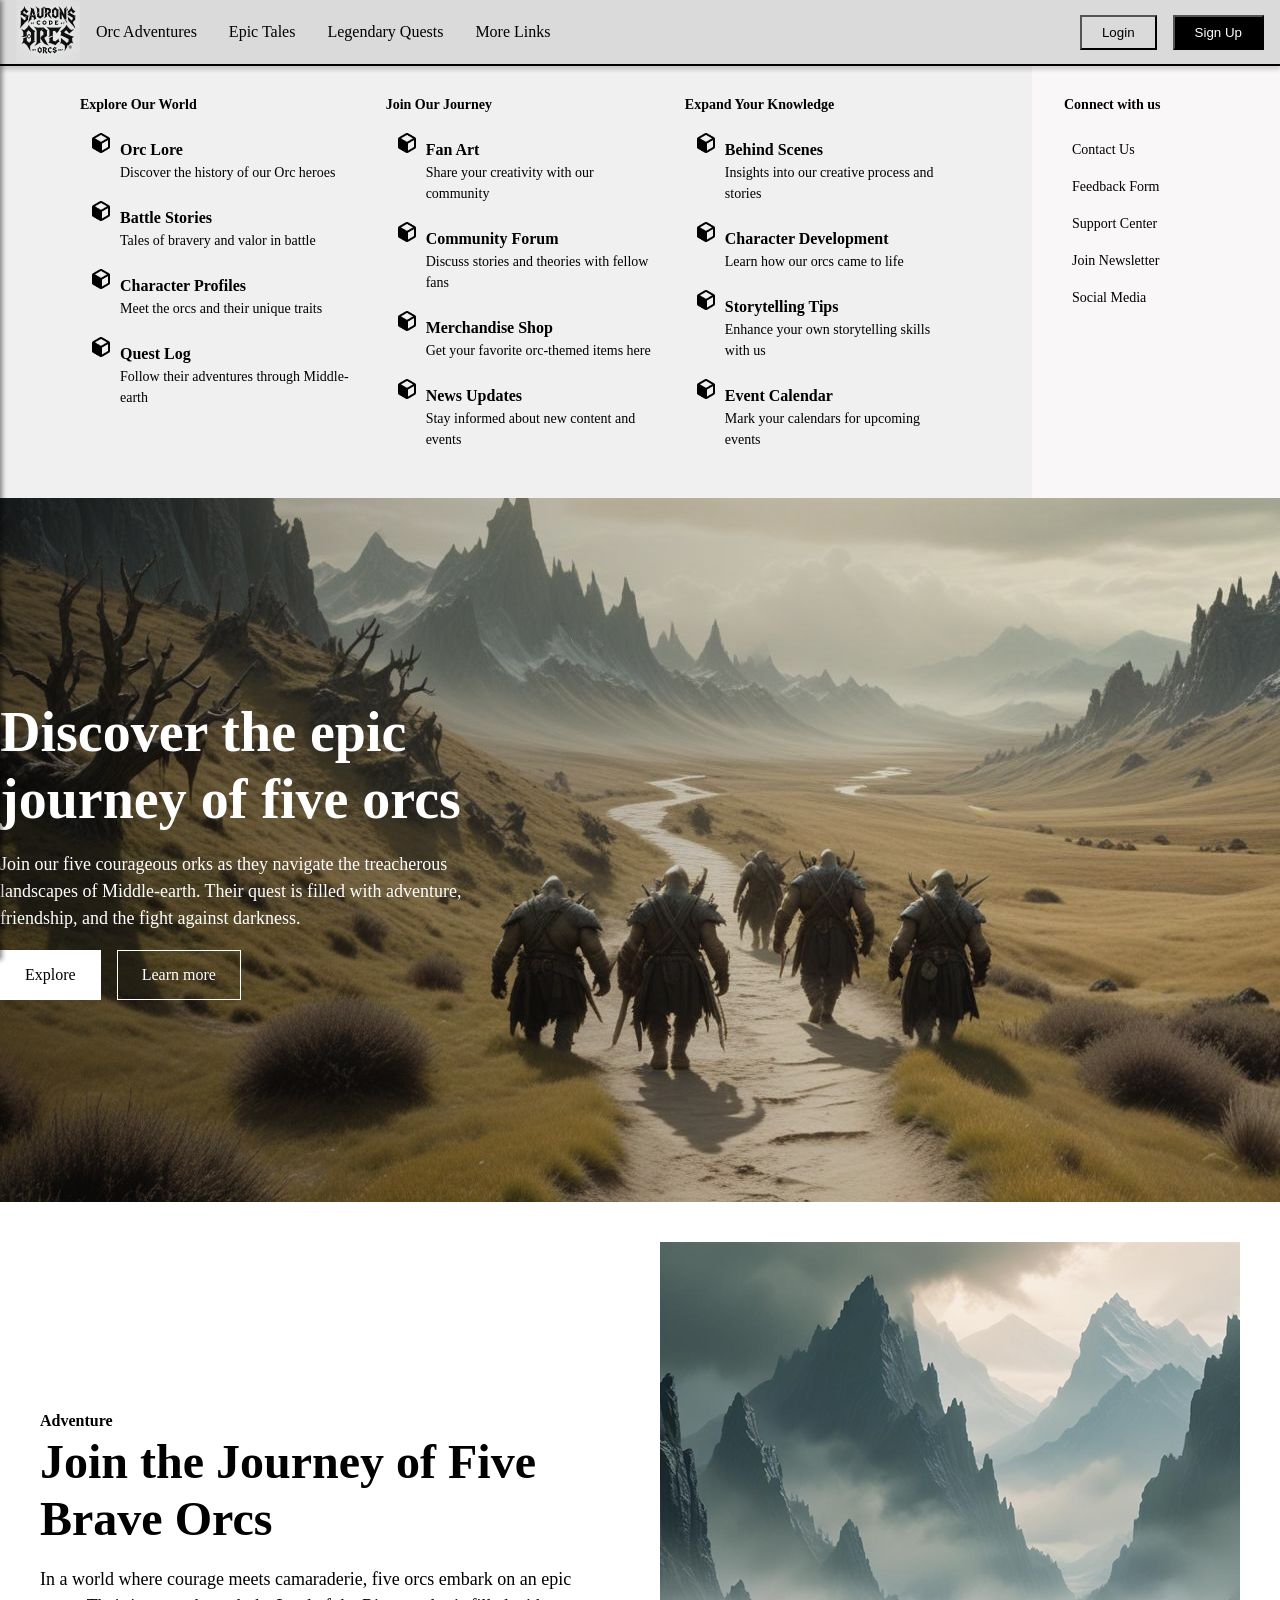
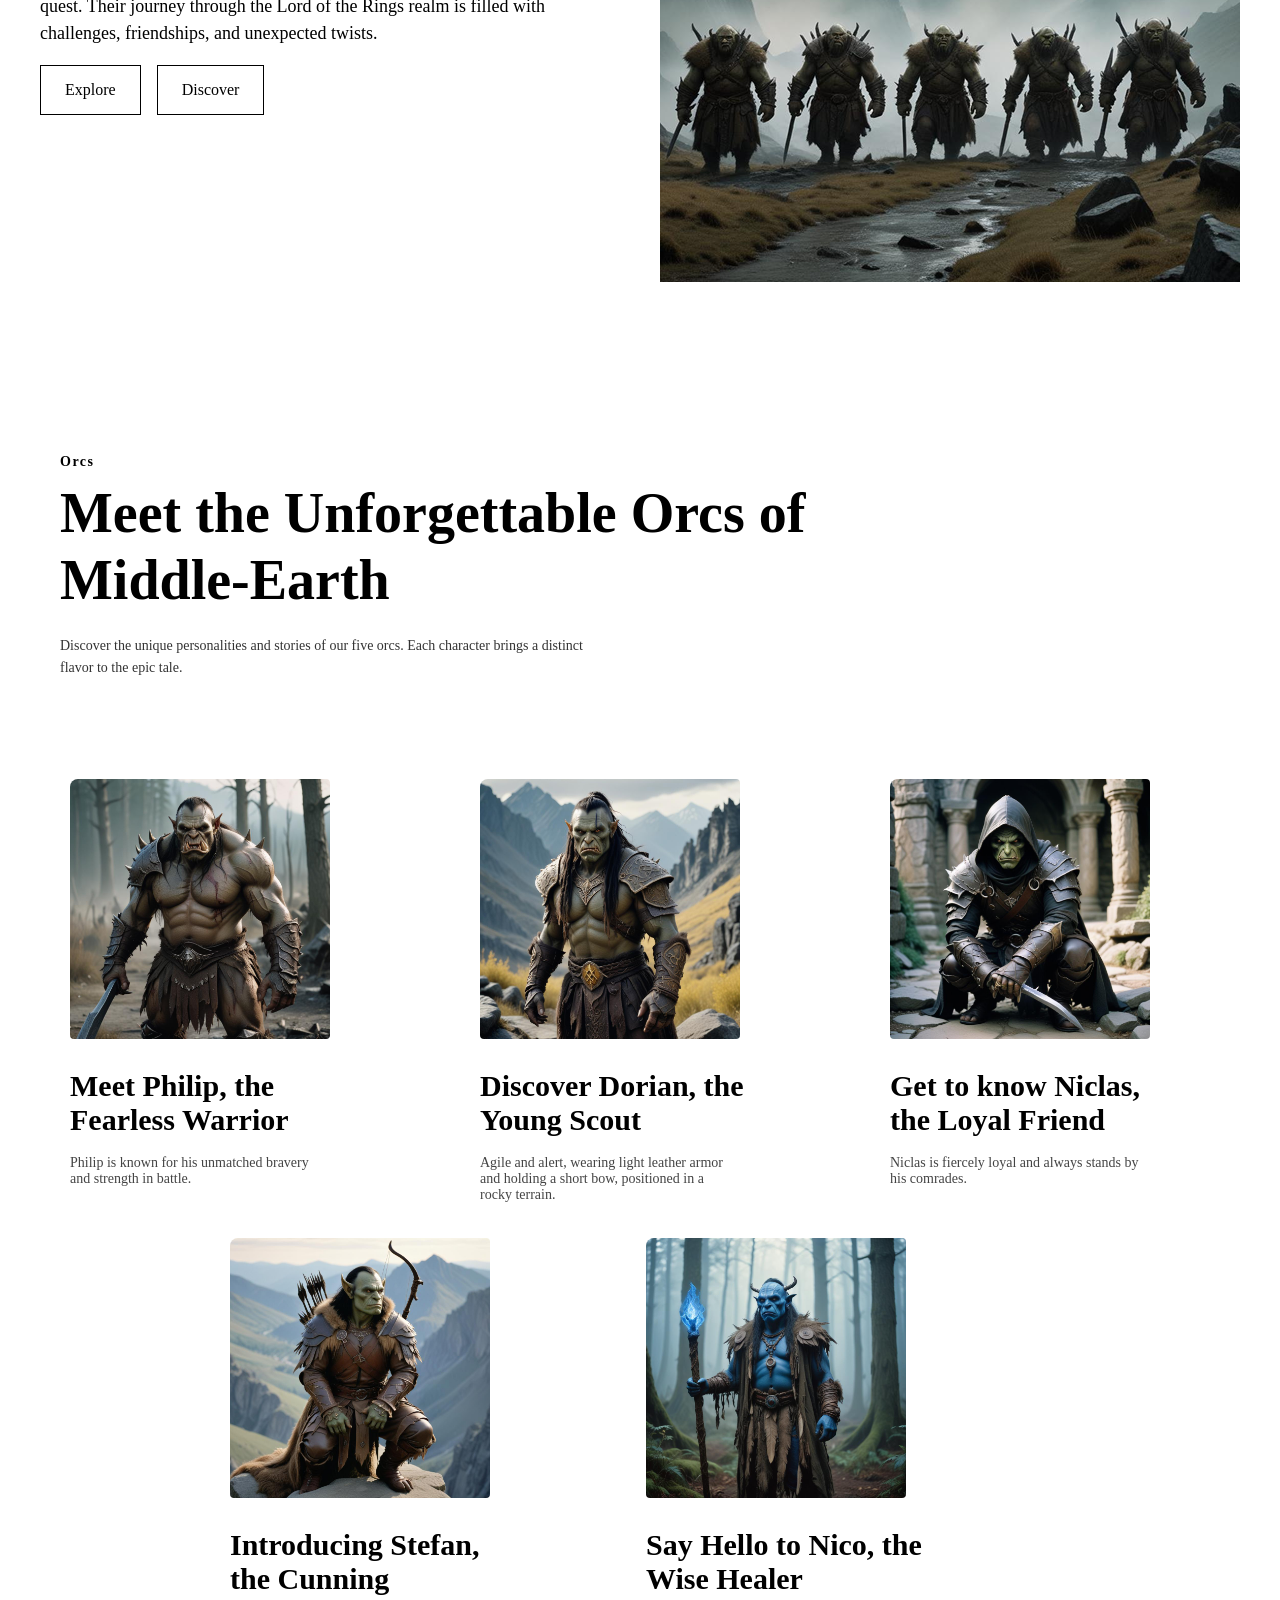
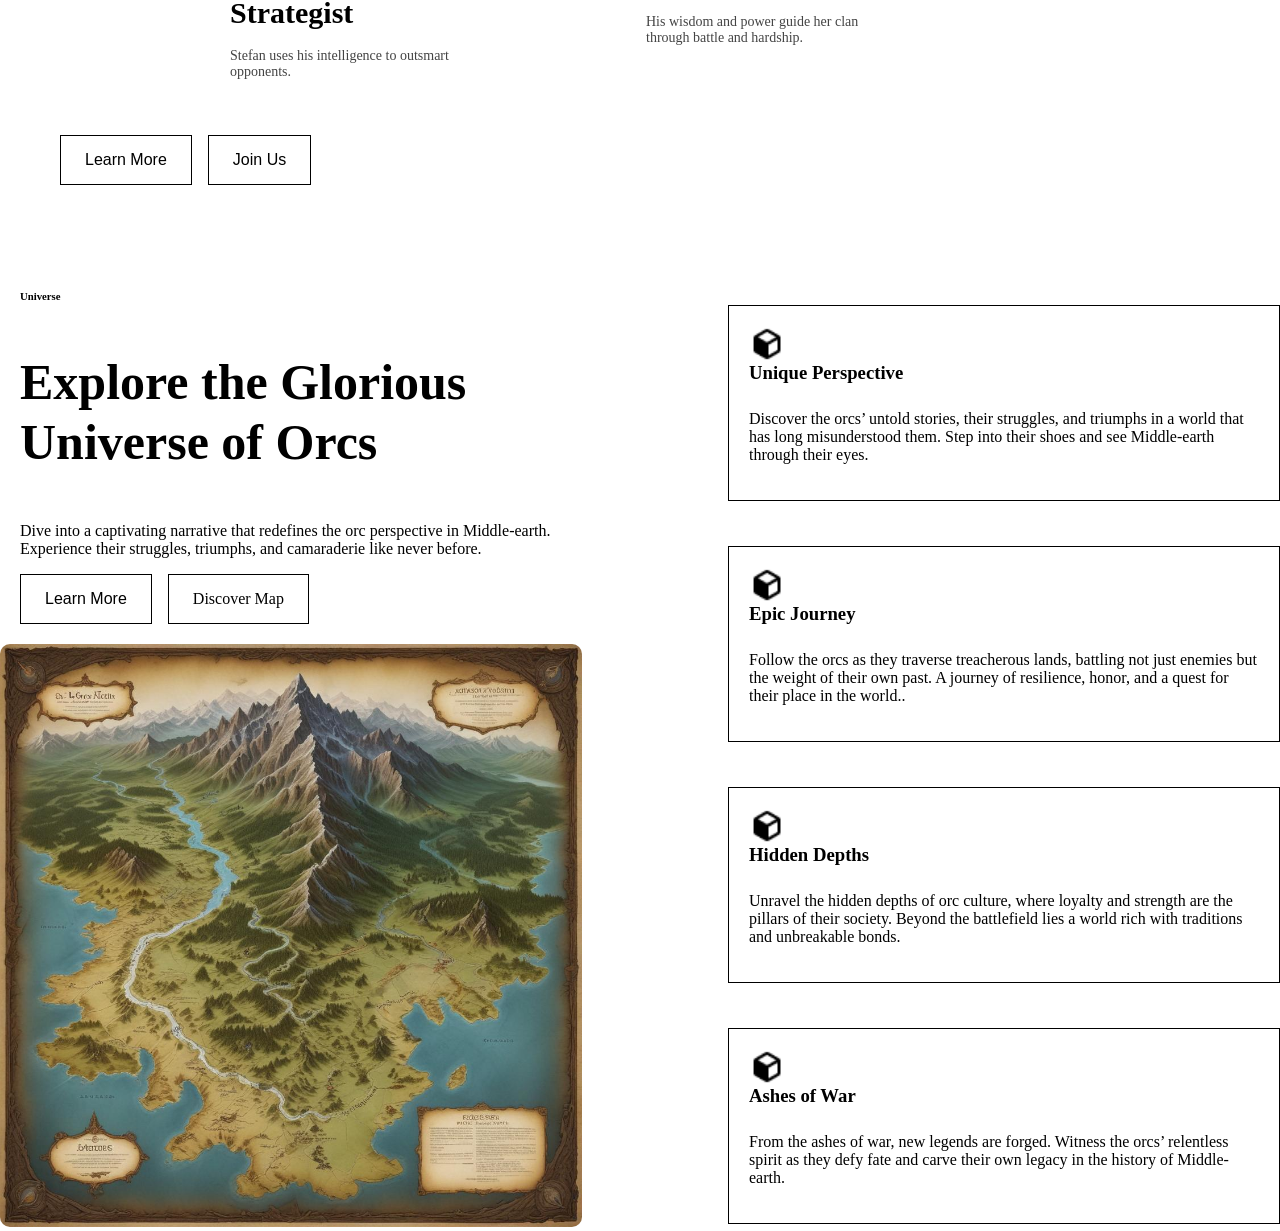
==== index.html @ 0464499e "Merge: Explore the Glorious Universe of Orcs" ====
<!DOCTYPE html>
<html lang="en">
<head>
    <meta charset="UTF-8">
    <meta name="viewport" content="width=device-width, initial-scale=1.0">
    <title>Saurons Code Orcs</title>
    <link rel="stylesheet" href="style.css">
    <script defer src="script.js"></script>
</head>
<body>
<!-- Navbar Element ANFANG -->
    <nav class="navbar">
        <a href="index.html">
            <img src="logo.png" alt="Saurons Code Orcs Logo" class="logo">
        </a>
        <div class="burger-menu" id="burger-menu"> <!-- Hier ist das Burger-Symbol -->
            &#9776;
        </div>
        <div class="navbar-content">
            <ul class="nav-links">
                <li><a href="adventures.html">Orc Adventures</a></li>
                <li><a href="tales.html">Epic Tales</a></li>
                <li><a href="quests.html">Legendary Quests</a></li>
                <li><a href="morelinks.html">More Links</a></li>
            </ul>

            <div class="navbar-buttons">
                <button class="btn_login"><a href="login.html">Login</a></button>
                <button class="btn_signup"><a href="signup.html">Sign Up</a></button>
            </div>
        </div>
    </nav>

    <div class="sidebar" id="sidebar">
        <span class="close-btn" id="close-sidebar">&times;</span> <!-- Hier ist das Schließen-Symbol -->
        <ul class="sidebar-links">
            <li><a href="adventures.html">Orc Adventures</a></li>
            <li><a href="tales.html">Epic Tales</a></li>
            <li><a href="quests.html">Legendary Quests</a></li>
            <li><a href="morelinks.html">More Links</a></li>
        </ul>
        <a href="index.html">
          <img src="logo.png" alt="Saurons Code Orcs Logo" class="logosidebar">
      </a>
    </div>

    </div>

<!-- Navbar Element ENDE -->

<!--MENU Element ANFANG-->

<div class = "menus">
    <div class="menu1">
        <div class="row">
            <div class="col1">
                <h2>Explore Our World</h2>
                <ul class="col1-links">
                    <li><a href="placeholder.html" target="_blank">Orc Lore</a></li>
                    <p>Discover the history of our Orc heroes</p>
                    <li><a href="placeholder.html" target="_blank">Battle Stories</a></li>
                    <p>Tales of bravery and valor in battle</p>
                    <li><a href="placeholder.html" target="_blank">Character Profiles</a></li>
                    <p>Meet the orcs and their unique traits</p>
                    <li><a href="placeholder.html" target="_blank">Quest Log</a></li>
                    <p>Follow their adventures through Middle-earth</p>
                </ul>
            
            </div>

            <div class="col2">
                <h2>Join Our Journey</h2>
                <ul class="col1-links">
                    <li><a href="placeholder.html" target="_blank">Fan Art</a></li>
                    <p>Share your creativity with our community</p>
                    <li><a href="placeholder.html" target="_blank">Community Forum</a></li>
                    <p>Discuss stories and theories with fellow fans</p>
                    <li><a href="placeholder.html" target="_blank">Merchandise Shop</a></li>
                    <p>Get your favorite orc-themed items here</p>
                    <li><a href="placeholder.html" target="_blank">News Updates</a></li>
                    <p>Stay informed about new content and events</p>
                </ul>
            </div>

            <div class="col3">
                <h2>Expand Your Knowledge</h2>
                <ul class="col1-links">
                    <li><a href="placeholder.html" target="_blank">Behind Scenes</a></li>
                    <p>Insights into our creative process and stories</p>
                    <li><a href="placeholder.html" target="_blank">Character Development</a></li>
                    <p>Learn how our orcs came to life</p>
                    <li><a href="placeholder.html" target="_blank">Storytelling Tips</a></li>
                    <p>Enhance your own storytelling skills with us</p>
                    <li><a href="placeholder.html" target="_blank">Event Calendar</a></li>
                    <p>Mark your calendars for upcoming events</p>
                </ul>
            </div>
        </div>
    </div>

    <div class="menu2">
        <div class="row2">
            <div class="contact">
                <h2>Connect with us</h2>
                <ul class="contact-links">
                    <li><a href="placeholder.html" target="_blank">Contact Us</a></li>
                    <li><a href="placeholder.html" target="_blank">Feedback Form</a></li>
                    <li><a href="placeholder.html" target="_blank">Support Center</a></li>
                    <li><a href="placeholder.html" target="_blank">Join Newsletter</a></li>
                    <li><a href="placeholder.html" target="_blank">Social Media</a></li>
                </ul>
            </div>
        </div>
    </div>

</div>    
<!--MENU Element ENDE-->

<!--3. Abschnitt ANFANG-->

<!--1. Teaser Box ANFANG-->
    <div class="teaser1">
        <h1 >Discover the epic journey of five orcs</h1>
        <p>Join our five courageous orks as they navigate the treacherous landscapes of Middle-earth. Their quest is filled with adventure, friendship, and the fight against darkness.</p>
        <div class="teaser1-buttons">
            <button class="btn_Explore"><a href="placeholder.html">Explore</a></button>
            <button class="btn_Learn"><a href="placeholder.html">Learn more</a></button>
        </div>
    </div>
</body>
</html>

<!--1. Teaser Box ENDE-->

<!--2. Teaser Box ANFANG-->

<div class="teaser2"> 
    <div class="section_left">
        <h3>Adventure</h3> <!-- h3 ist in den Teaser Boxen die Tagline -->
            <h4>Join the Journey of Five Brave Orcs</h4> <!-- h4 sind alle Überschriften ab hier -->
            <p>In a world where courage meets camaraderie, five orcs embark on an epic quest. Their journey through the Lord of the Rings realm is filled with challenges, friendships, and unexpected twists.</p>
            <div class="teaser2-buttons">
                <button class="btn_Explore2"><a href="placeholder.html">Explore</a></button>
                <button class="btn_Discover"><a href="placeholder.html">Discover</a></button>
            </div>
    </div>

    <div class="section_right">

    </div>
    
    <div class="dragon"> <!-- Bild nur auf responsive sichtbar -->
        <img src="Dragon responsive (2. Teaser Box).png">
    </div>

</div> 

<!--Meet the Unforgettable Orcs of Middle-Earth Anfang-->

<div class="five_orcs">

    <!-- Intro-Textbereich -->
    <div class="five_orcs_intro">
      <h6>Orcs</h6>
      <h3 class="five_orcs_header">Meet the Unforgettable Orcs of<br>Middle-Earth</h3>
      <p>
        Discover the unique personalities and stories of our five orcs. Each character brings a distinct <br>
        flavor to the epic tale.
      </p>
    </div>
  
    <!-- Erste Zeile: 3 Cards -->
    <div class="five_orcs-container top-row">
      <div class="card">
        <img src="orc_Philip.jpg" alt="Philip, the Fearless Warrior">
        <h3>Meet Philip, the<br>Fearless Warrior</h3>
        <p>Philip is known for his unmatched bravery<br>and strength in battle.</p>
      </div>
  
      <div class="card">
        <img src="orc_Dorian.jpeg" alt="Dorian, the Young Scout">
        <h3>Discover Dorian, the<br>Young Scout</h3>
        <p>Agile and alert, wearing light leather armor<br>and holding a short bow, positioned in a<br>rocky terrain.</p>
      </div>
  
      <div class="card">
        <img src="orc_Niclas.jpeg" alt="Niclas, the Loyal Friend">
        <h3>Get to know Niclas,<br>the Loyal Friend</h3>
        <p>Niclas is fiercely loyal and always stands by<br>his comrades.</p>
      </div>
    </div>
  
    <!-- Zweite Zeile: 2 Cards zentriert -->
    <div class="five_orcs-container bottom-row">
      <div class="card">
        <img src="orc_stefan.jpeg" alt="Stefan, the Cunning Strategist">
        <h3>Introducing Stefan, <br>the Cunning<br>Strategist</h3>
        <p>Stefan uses his intelligence to outsmart<br>opponents.</p>
      </div>
  
      <div class="card">
        <img src="orc_Nico.jpeg" alt="Nico, the Wise Healer">
        <h3>Say Hello to Nico, the<br>Wise Healer</h3>
        <p>His wisdom and power guide her clan<br>through battle and hardship.</p>
      </div>
    </div>
  
    <!-- Buttons unter den Cards -->
    <div class="orc-buttons">
      <button class="btn_learn"><a href="placeholder.html">Learn More</a></button>
      <button class="btn_join"><a href="placeholder.html">Join Us</a></button>
    </div>
  
  </div>

<!--Meet the Unforgettable Orcs of Middle-Earth Ende-->

<!--Explore the Glorious Universe of Orcs ANFANG-->

<div class="Explore_Universal"> <!--Wrapper Start-->
    <div class="Wrapper_left">
        <div class="Explore_container"> <!--1 Anfang-->

            <div class="Explore_intro">
                <h6>Universe</h6>
            </div>
            
            <h3 class="Explore_header">
                Explore the Glorious <br>Universe of Orcs
            </h3>
            
            <p>
                Dive into a captivating narrative that redefines the orc perspective in Middle-earth. <br>
                Experience their struggles, triumphs, and camaraderie like never before.
            </p>
            
            <div class="teaser1-buttons">
                <button class="btn_Learn_More">
                    <a href="placeholder.html">Learn More</a>
                </button>
                <button class="btn_Discover">
                    <a href="placeholder.html">Discover Map</a>
                </button>
            </div>
        </div> <!--1 ENDE-->
        
        <div class="content"> <!--2. Anfang-->
            <div class="World_map">
                <img src="orc_Map.jpeg" alt="Orc Universe Map">
            </div>
        </div> <!--2. Ende-->
    </div>
    
    <div class="Wrapper_right">
        <div class="box-section"> <!--3. Anfang-->
            <div class="info-boxes">
                <div class="info-box">
                    <div class="box1">
                        <img src="Relume.png" alt="Box">
                        <h3>Unique Perspective</h3>
                        <p>Discover the orcs’ untold stories, their struggles, and triumphs in a world that has long misunderstood them. Step into their shoes and see Middle-earth through their eyes.</p>
                    </div>
                </div>
                
                <div class="info-box">
                    <img src="Relume.png" alt="Box">
                    <h3>Epic Journey</h3>
                    <p>Follow the orcs as they traverse treacherous lands, battling not just enemies but the weight of their own past. A journey of resilience, honor, and a quest for their place in the world..</p>
                </div>
                
                <div class="info-box">
                    <img src="Relume.png" alt="Box">
                    <h3>Hidden Depths</h3>
                    <p>Unravel the hidden depths of orc culture, where loyalty and strength are the pillars of their society. Beyond the battlefield lies a world rich with traditions and unbreakable bonds.</p>
                </div>
                
                <div class="info-box">
                    <img src="Relume.png" alt="Box">
                    <h3>Ashes of War</h3>
                    <p>From the ashes of war, new legends are forged. Witness the orcs’ relentless spirit as they defy fate and carve their own legacy in the history of Middle-earth.</p>
                </div>
            </div>
        </div><!--3. Ende-->
    </div>        
</div> <!--Wrapper ENDE-->
---- style.css ----
/*Standard Formatierungen; RESET CSS*/
body {
  margin: 0;
  padding: 0;
}

h1 {
  height: auto;
  width: 560px;
  color: var(--Text-alternate, #FFF);
 
  /* Heading/Desktop/H1 */
  font-family: Roboto;
  font-size: 56px;
  font-style: normal;
  font-weight: 700;
  line-height: 120%; /* 67.2px */
  margin: 0;
}

/*-----Navbar Element ANFANG-----*/

/* Logo */
.logo {
  width: 64px;
  height: auto;
}

/* Navbar */
.navbar {
  display: flex;
  align-items: center;
  justify-content: space-between;
  padding: 0 16px;
  height: 64px;
  background-color: #DADADA;
  box-shadow: 0px 4px 4px rgba(0, 0, 0, 0.25);
  border-bottom: 2px solid black; /* Schwarzer Trennstrich mit 2px Dicke */
}

.navbar-content {
  display: flex;
  width: 100%;
  justify-content: space-between;
  align-items: center;
}

.nav-links {
  list-style-type: none;
  display: flex;
  padding: 0;
  margin: 0;
}

.nav-links a {
  text-decoration: none;
  color: black;
  padding: 0 16px;
}

/* Navbar Buttons */
.navbar-buttons {
  display: flex;
}

.btn_login a {
  color: black;
  text-decoration: none;
}

.btn_signup a {
  color: white;
  text-decoration: none;
}

.btn_login {
  background-color:#0000; /* Beispiel für die Hintergrundfarbe des Logout-Buttons */
  display: flex;
  padding: 8px 20px;
  justify-content: center;
  align-items: center;
  gap: 8px;

}

.btn_login:hover {
  font-weight: bold;
}

.btn_signup {
  background-color: black; /* Hintergrundfarbe des Logout-Buttons */
  color: #FFFFFF;
  margin-left: 16px;
  display: flex;
  padding: 8px 20px;
  justify-content: center;
  align-items: center;
  gap: 8px;
}

.btn_signup:hover {
  font-weight: bold;
}

/* Sidebar */
.sidebar {
  position: fixed;
  top: 0;
  left: -250px;
  width: 250px;
  height: 100%;
  background-color: #DADADA;
  transition: left 0.3s;
  padding-top: 60px;
  box-shadow: 2px 0px 5px rgba(0,0,0,0.5);
  opacity: 0.95;
}

.sidebar-links {
  list-style-type: none;
  padding: 0;
}

.sidebar-links a {
  text-decoration: none;
  color: black;
  display: block;
  padding: 20px;
  font-size: 20px;
  border-bottom: 2px solid black;
}

.logosidebar {
  display: none;
}

/* Close Button Sidebar */
.close-btn {
  position: absolute;
  top: 10px;
  right: 15px;
  font-size: 40px;
  font-weight: bold;
  color: black;
  cursor: pointer;
}

/* Burger Menu */
.burger-menu {
  display: none; /* Standard nicht sichtbar */
  font-size: 36px;
  cursor: pointer;
}

/*Responsive Design ANFANG*/

@media (max-width: 768px) {
  .nav-links {
      display: none; /* Nav Links werden ausgeblendet*/
  }

  .burger-menu {
    display: block; /* Bei kleineren Bildschirmen sichtbar */
    position: fixed;
  }
  .logo {
    display: block; /* wird versetzt in mobile*/
    padding-left: 75%;
  }
  .navbar-content {
    width: auto;
  }

  .logosidebar {
    display: flex;
    width: 100%;
    height: auto;
  }

}


/*RESPONSIVE Design */

@media (max-width: 768px) {
  .nav-links {
      display: none; /* Nav Links werden ausgeblendet*/
  }

  .burger-menu {
    display: block; /* Bei kleineren Bildschirmen sichtbar */
    position: fixed;
  }
  .logo {
    display: block; /* wird versetzt in mobile*/
    padding-left: 75%;
  }
  .navbar-content {
    width: auto;
  }

  .logosidebar {
    display: flex;
    width: 100%;
    height: auto;
  }

  

}


/*-----NAVBAR Element ENDE-----*/

/*-----MENU Element ANFANG-----*/

.menus {
  display: flex;
  align-items: stretch; /*Stretch Verwendung für Höhenanpassung Menü2; Ref. -> .menu2 stretch*/
}

.menu1 {
  display: flex;
  height: auto;
  background-color: rgba(218, 218, 218, 0.4);
  flex: 5; /* width 5/6 */
  padding: 16px;
  justify-content: center;
}

.menu1 h2 {
  color: var(--Text-primary, #000);
  /* Text/Small/Semi Bold */
  font-family: Roboto;
  font-size: 14px;
  font-style: normal;
  font-weight: 600;
  line-height: 150%; /* 21px */
}

.menu2 {
  display: flex;
  align-self: flex-start;
  padding: 16px;
  padding-left: 32px;
  background-color: rgba(241, 235, 235, 0.4);
  flex: 1; /* width 1/6 */
  min-height: 100%; /* Stellt sicher, dass es sich anpasst */
  align-self: stretch; /* Zieht die Höhe auf die von menu1 */
}

.row {
  display: flex;
  padding: 0 64px;
  list-style-image: url('Relume.png');
  gap: 2em;
}

.row li a {
  text-decoration: none;
  color: var(--Link-primary, #000);
  /* Text/Regular/Semi Bold */
  font-family: Roboto;
  font-size: 16px;
  font-style: normal;
  font-weight: 600;
  line-height: 150%; /* 24px */
}

.row p {
  color: var(--Text-primary, #000);
  /* Text/Small/Normal */
  font-family: Roboto;
  font-size: 14px;
  font-style: normal;
  font-weight: 400;
  line-height: 150%; /* 21px */
  padding-block-end: 16px;
  margin: 0;
}

.row2 {
  display: flex;
}

.row2 ul {
  list-style-type: none;
}

.row2 li {
  display: flex;
  flex-direction: column;
  padding: 8px;
}

.row2 li a {
  text-decoration: none;
  color: var(--Link-primary, #000);

  /* Text/Small/Normal */
  font-family: Roboto;
  font-size: 14px;
  font-style: normal;
  font-weight: 400;
  line-height: 150%; /* 21px */
}

.row2 h2 {
  color: var(--Text-primary, #000);
  /* Text/Small/Semi Bold */
  font-family: Roboto;
  font-size: 14px;
  font-style: normal;
  font-weight: 600;
  line-height: 150%; /* 21px */
}

.contact-links {
  padding: 0;
}


/*Responsive*/
@media (max-width: 768px) {

  
  .row {
    flex-direction: row; /*Horizontale Anordnung des Contents*/
    flex-wrap: wrap;
    justify-content: flex-start;
    align-items: flex-start;
    gap: 0;
    padding-left: 0;
    padding-right: 128px; /*Horizontale Anordnung des Contents*/
  }

  .row p{
    display: none;
  }

  .menus {
    flex-direction: row; /*Horizontale Anordnung der Menüs*/
    flex-wrap: wrap;
    justify-content: flex-start;
    align-items: flex-start;
    padding-left: 0;
  }


}

/*-----MENU Element ENDE-----*/
/*-----Teaser 1 ANFANG-----*/
.teaser1 {
  display:flex;
  width: 100%;
  height: 704px;
  padding: 0px 0px;
  align-items: left;
  aspect-ratio: 8/5;
  background-size: 100%;
  background: linear-gradient(270deg, rgba(0, 0, 0, 0.00) 0%, rgba(0, 0, 0, 0.40) 100%), url('orc_teaser1.jpg') lightgray 50% / cover no-repeat;
  flex-direction: column;
  justify-content: center;
  flex-wrap: wrap;
}

.teaser1 p {
  height: auto;
  width: 500px;
  color: var(--Text-alternate, #FFF);
 
/* Text/Medium/Normal */
  font-family: Roboto;
  font-size: 18px;
  font-style: normal;
  font-weight: 400;
  line-height: 150%; /* 27px */
}

.btn_Explore {
  display: flex;
  padding: 12px 24px;
  justify-content: center;
  align-items: center;
  gap: 8px;
  border: 1px solid var(--Color-Neutral-white, #FFF);
  background: var(--Color-Neutral-white, #FFF);
}

.btn_Explore a {
  text-decoration: none;
  color: var(--Text-primary, #000);
  font-family: Roboto;
  font-size: 16px;
  font-style: normal;
  font-weight: 400;
  line-height: 150%; /* 24px */
}

.btn_Learn {
  display: flex;
  padding: 12px 24px;
  justify-content: center;
  align-items: center;
  gap: 8px;
  border: 1px solid var(--Color-Neutral-white, #FFF);
  background-color:#0000; /* Beispiel für die Hintergrundfarbe des Logout-Buttons */
} 

.btn_Learn a {
  text-decoration: none;
  color: var(--Text-alternate, #FFF);
  font-family: Roboto;
  font-size: 16px;
  font-style: normal;
  font-weight: 400;
  line-height: 150%; /* 24px */
}

.teaser1-buttons {
  display: flex;
  flex-direction: row;
  gap: 16px; 
}

@media (max-width: 768px) {
  .teaser1 {
    background: linear-gradient(180deg, rgba(0, 0, 0, 0.00) 2.09%, rgba(0, 0, 0, 0.00) 8.69%, rgba(0, 0, 0, 0.56) 100%), url('Bild.png') lightgray -90.804px 16.381px / 216.533% 100% no-repeat;
    display: flex;
    width: 100%;
    padding: 0px 0px;
    flex-direction: column;
    justify-content: center;
    align-items: center;
    gap: 48px;
 
  }
  .teaser1 p {
    width: 100%;
    text-align: center;
  }

  h1 {
    display: flex;
    width: 100%;
    text-align: center;
  }

  .teaser1-buttons {
    align-items: flex-start;
  }
}  

/*-----Teaser 1 ENDE-----*/

/*-----Teaser 2 ANFANG-----*/

.teaser2 {
  max-width: 100%;
  overflow-x: hidden;
  display: flex;
  justify-content: space-between;
  align-items: center;
  gap: 40px; /* Abstand zwischen den Boxen */
  padding: 40px;
}

.section_left {
  width: 616px;
}

.section_right {
  width: 616px;
  height: 640px;
  background: linear-gradient(0deg, rgba(0, 0, 0, 0.00) 0%, rgba(0, 0, 0, 0.00) 100%), url("2.\ Teaser\ Box\ \(Join\ the\ Journey\ of\ Five\ Brave\ Orcs\).png") lightgray 50% / cover no-repeat;
}

.section_left h3 {
  color: var(--Text-primary, #000);
  margin: 0;

/* Heading/Desktop/Tagline/H3 */
  font-family: Roboto;
  font-size: 16px;
  font-style: normal;
  font-weight: 600;
  line-height: 150%; /* 24px */
  width: 500px;
  gap: 16px;
}

.section_left h4 {
  color: var(--Text-primary, #000);
  margin: 0;

/* Heading/Desktop/H4 */
  font-family: Roboto;
  font-size: 48px;
  font-style: normal;
  font-weight: 700;
  line-height: 120%; /* 57.6px */
  width: 500px;
  gap: 16px;
}

.section_left p {
  color: var(--Text-primary, #000);

/* Text/Medium/Normal */
  font-family: Roboto;
  font-size: 18px;
  font-style: normal;
  font-weight: 400;
  line-height: 150%; /* 27px */
  width: 550px;
  gap: 16px;
}

.btn_Explore2 {
  display: flex;
  padding: 12px 24px;
  justify-content: center;
  align-items: center;
  gap: 8px;
  border: 1px solid var(--Color-Neutral-white, #000);
  background: var(--Color-Neutral-white, #FFF);
  gap: 16px;
}

.btn_Explore2 a {
  text-decoration: none;
  color: var(--Text-primary, #000);
  font-family: Roboto;
  font-size: 16px;
  font-style: normal;
  font-weight: 400;
  line-height: 150%; /* 24px */
  gap: 16px;
}

.btn_Discover {
  display: flex;
  padding: 12px 24px;
  justify-content: center;
  align-items: center;
  gap: 8px;
  border: 1px solid var(--Color-Neutral-white, #FFF);
  background-color:#0000; /* Beispiel für die Hintergrundfarbe des Logout-Buttons */
  gap: 16px;
} 

.btn_Discover a {
  text-decoration: none;
  color: var(--Text-alternate, #000);
  font-family: Roboto;
  font-size: 16px;
  font-style: normal;
  font-weight: 400;
  line-height: 150%; /* 24px */
  gap: 16px;
}

.teaser2-buttons {
  display: flex;
  flex-direction: row;
  gap: 16px;
}

.dragon {
  display: none;
}

@media (max-width: 768px) {
  .teaser2 {
    display: flex;
    width: 100%;
    padding: 0px;
    flex-direction: column;
    justify-content: center;    
    align-items: center;
    gap: 48px;
  }

  .section_left {
    width: 100%;
    display: flex;
    align-items: center;
    flex-direction: column;
  }

  .section_left h3 {
    width: 100%;
    text-align: center;
  }

  .section_left h4 {
    display: flex;
    width: 100%;
    text-align: center;
  }

  .section_left p {
    display: flex;
    width: 90%;
    text-align: center;
  }

  .teaser2-buttons {
    align-items: center;
  }

  .section_right {
    display: none;
    width: 100%;
  }

  .dragon {
    display: block;
  }

  .dragon img {
    width: 100%;
    height: auto;
    display: block;
  }
} 
/*-----Teaser 2 ENDE-----*/

/*Meet the Unforgettable orcs Anfang*/

/* ────────────────────────────── */
/* Haupt-Container der Sektion   */
/* ────────────────────────────── */
.five_orcs {
  padding: 100px 40px 60px 60px;
  max-width: 100%;
  margin: 0;
}

/* ────────────────────────────── */
/* Textbereich oben              */
/* ────────────────────────────── */
.five_orcs_intro {
  max-width: 900px;
  text-align: left;
  margin-left: 0;
  margin-bottom: 60px;
}

.five_orcs_intro h6 {
  font-family: Roboto;
  font-size: 14px;
  letter-spacing: 1.5px;
  color: #000;
  margin-bottom: 10px;
}

.five_orcs_header {
  font-family: Roboto;
  font-size: 56px;
  font-weight: 700;
  line-height: 1.2;
  color: #000;
  margin: 0 0 20px 0;
  text-align: left;
  max-width: 100%;
}

.five_orcs_intro p {
  font-size: 14px;
  color: #333;
  line-height: 1.6;
  margin-bottom: 30px;
  text-align: left;
  max-width: 100%;
}

/* ────────────────────────────── */
/* Grid-Zeile 1: 3 Karten oben    */
/* ────────────────────────────── */
.five_orcs-container.top-row {
  display: grid;
  grid-template-columns: repeat(3, 1fr);  /* 3 gleich große Spalten */
  gap: 60px;
  max-width: 1200px;
  margin: 0;
  padding-top: 40px;
  padding-left: 10px;
}

/* ────────────────────────────── */
/* Grid-Zeile 2: 2 Karten zentriert */
/* ────────────────────────────── */
.five_orcs-container.bottom-row {
  display: grid;
  grid-template-columns: repeat(2, 1fr);  /* 2 gleich große Karten */
  gap: 32px;
  max-width: 800px;                      /* Schmaler für Zentrierung */
  margin: 20px 0px 0px 170px;   /* Abstand zu oben  + links Abstand damit diese row unter der oberen row ist*/
  
}

/* ────────────────────────────── */
/* Karten-Styling (für alle Cards) */
/* ────────────────────────────── */
.card {
  background: white;
  border-radius: 8px;

  overflow: hidden;
  text-align: left;
  padding-bottom: 15px;
  display: flex;
  flex-direction: column;
  transition: transform 0.2s ease;
}

.card:hover {
  transform: translateY(-4px);  /* Hover-Effekt */
}

.card img {
  width: 100%;               /* Füllt den Card-Bereich */
  max-width: 260px;          /*  Begrenzt die Bildbreite */
  height: auto;
  object-fit: contain;
  align-self: flex-start;    /* Bild links ausrichten */
  margin: 0 0 12px 0;        /* Abstand nach unten */
  border-radius: 4px;        /* sanfte Ecken */
  
}

.card h3 {
  margin: 18px 0 8px 0;       /* Abstand über/unter der Überschrift */
  font-family: Roboto;
  font-size: 30px;
  font-weight: bold;
  text-align: left;      
}

.card p {
  font-size: 14px;
  color: #444;
  margin: 10px 0px 0px;
  text-align: left; 
}

/* ────────────────────────────── */
/* Button-Bereich unter Cards     */
/* ────────────────────────────── */
.orc-buttons {
  display: flex;
  gap: 16px;
  margin-top: 40px;
  margin-left: 0;
  max-width: 700px;
}

/* "Learn More" Button */
.btn_learn {
  display: flex;
  padding: 12px 24px;
  justify-content: center;
  align-items: center;
  gap: 8px;
  background: #fff;
  border: 1px solid #000;
  cursor: pointer;
  transition: background 0.3s ease;
}

.btn_learn a {
  text-decoration: none;
  color: #000;
  font-size: 16px;
  font-weight: 400;
  line-height: 150%;
}

.btn_learn:hover {
  background: #ddd;
}

/* "Join Us" Button */
.btn_join {
  display: flex;
  padding: 12px 24px;
  justify-content: center;
  align-items: center;
  gap: 8px;
  border: 1px solid #000;
  background: transparent;
  cursor: pointer;
  transition: background 0.3s ease;
}

.btn_join a {
  text-decoration: none;
  color: #000;
  font-size: 16px;
  font-weight: 400;
  line-height: 150%;
}

.btn_join:hover {
  background: #ddd;
}

/* ────────────────────────────── */
/* Responsives Layout             */
/* ────────────────────────────── */


@media (max-width: 600px) {
  /* 1 Spalte für Mobil */
  .five_orcs-container.top-row,
  .five_orcs-container.bottom-row {
    grid-template-columns: 1fr;
  }

  .orc-buttons {
    flex-direction: column;
    align-items: flex-start;
  }

  .five_orcs_header {
    font-size: 28px;
  }

  .five_orcs_intro p {
    font-size: 14px;
  }
}

/*Meet the Unforgettable orcs Ende*/

/* Explore the Glorious Universe of Orcs */

.Explore_Universal {
  display: flex;
  width: 100%;
}

/* Wrapper START */
.Wrapper_left {
  height: auto;
}

.Wrapper_right {
  display: flex;
  margin-top: 60px;
  height: auto;
}
/*Wrapper ENDE */

.Explore_container {
  max-width: 1200px;
  margin: 0;
  padding: 20px;
  text-align: left;
}

.Explore_intro {
  max-width: 900px;
  text-align: left;
}

.Explore_header {
  font-family: Roboto;
  font-size: 50px;
  font-weight: 700;
  line-height: 1.2;
  color:#000;
  text-align: left;
  margin-left: 0 0 20px 0;
  }

.Explore_header p {
   font-size: 14px;
   line-height: 1.6;
   margin-bottom: 30px;
   text-align: left;
   max-width: 100%;
}

.btn_Learn_More {
  display: flex;
  padding: 12px 24px;
  justify-content: center;
  align-items: center;
  gap: 8px;
  background: #FFF;
  border: 1px solid #000;
  cursor: pointer;
  transition: background 0.3s ease;
}

.btn_Learn_More a {
  text-decoration: none;
  color:#000;
  font-size: 16px;
  font-style: normal;
  font-weight: 400;
  line-height: 150%; /* 24px */
}

.btn_Discover {
  display: flex;
  padding: 12px 24px;
  justify-content: center;
  align-items: center;
  gap: 8px;
  background: transparent;
  border: 1px solid #000;
  cursor: Pointer;
  transition: background 0.3s ease;
}

.btn_Discover a {
  text-decoration: none;
  color:#000;
  font-size: 16px;
  font-style: normal;
  font-weight: 400;
  line-height: 150%; /* 24px */
}

.content {
  display: flex;
  flex-wrap: wrap;
  gap: 20px;
}


.World_map img {
  width: 80%;
  height: auto;
  border-radius: 10px;
}
.info-boxes {
  flex: 1 1 40%;
  display: flex;
  justify-content: space-between;
  flex-direction: column;
  gap: 45px;
  list-style-image: url('Relume.png');
  width: 552px;
  height: auto;
}

.info-boxes img {
  width: 36px;
  height: 36px;
}

.info-box {
  background: white;
  padding: 20px;
  border: 1px solid #000;
  display: flex;
  flex-direction: column;
}

.info-header {
  display: flex;
  align-items: center; /* Richtet das Icon und den Titel auf einer Linie aus */
  gap: 10px;
}

.info-box h3 {
  margin: 0 0 10px;
}

.box1 {
  display: flex;
  flex-direction: column;
}

@media (max-width: 768px) {
  .content {
      flex-direction: column;
  }
  .map, .info-boxes {
      flex: 1 1 100%;
  }
}
/* Explore the Glorious Universe of Orcs Ende */
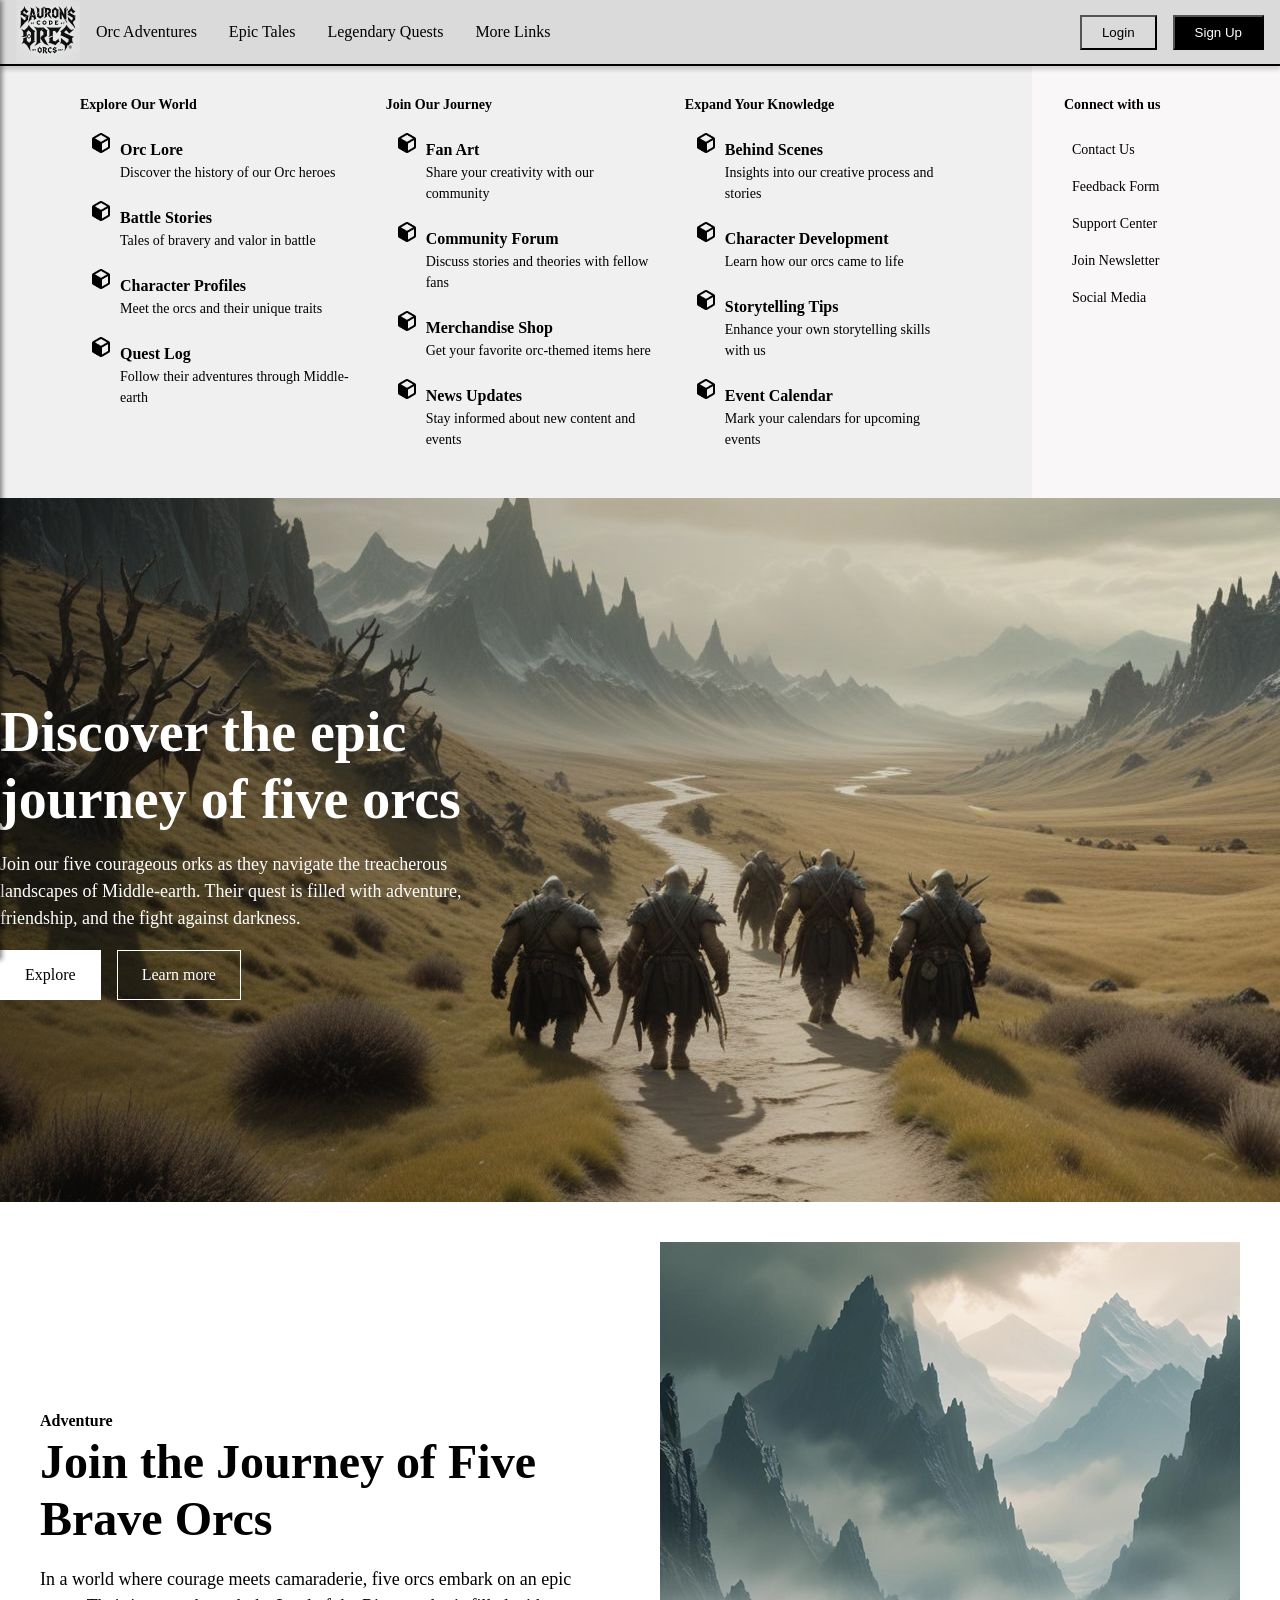
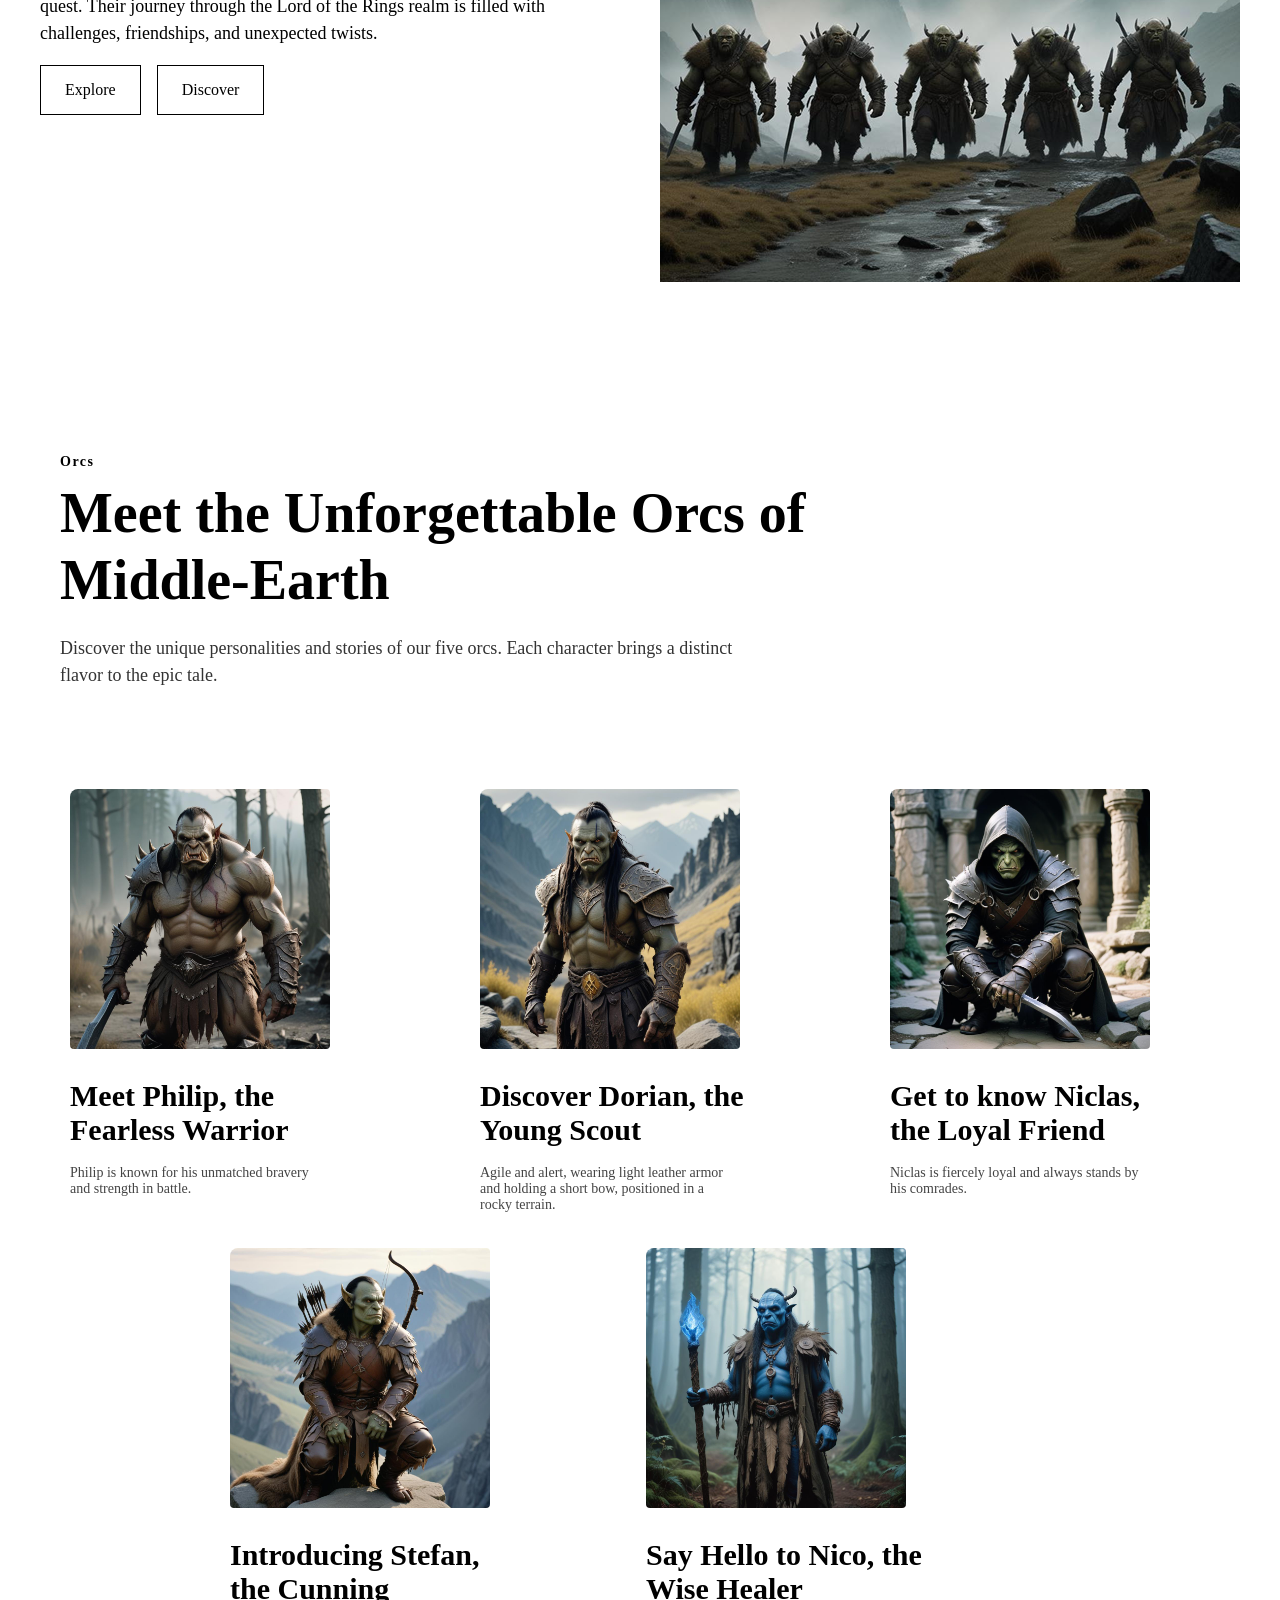
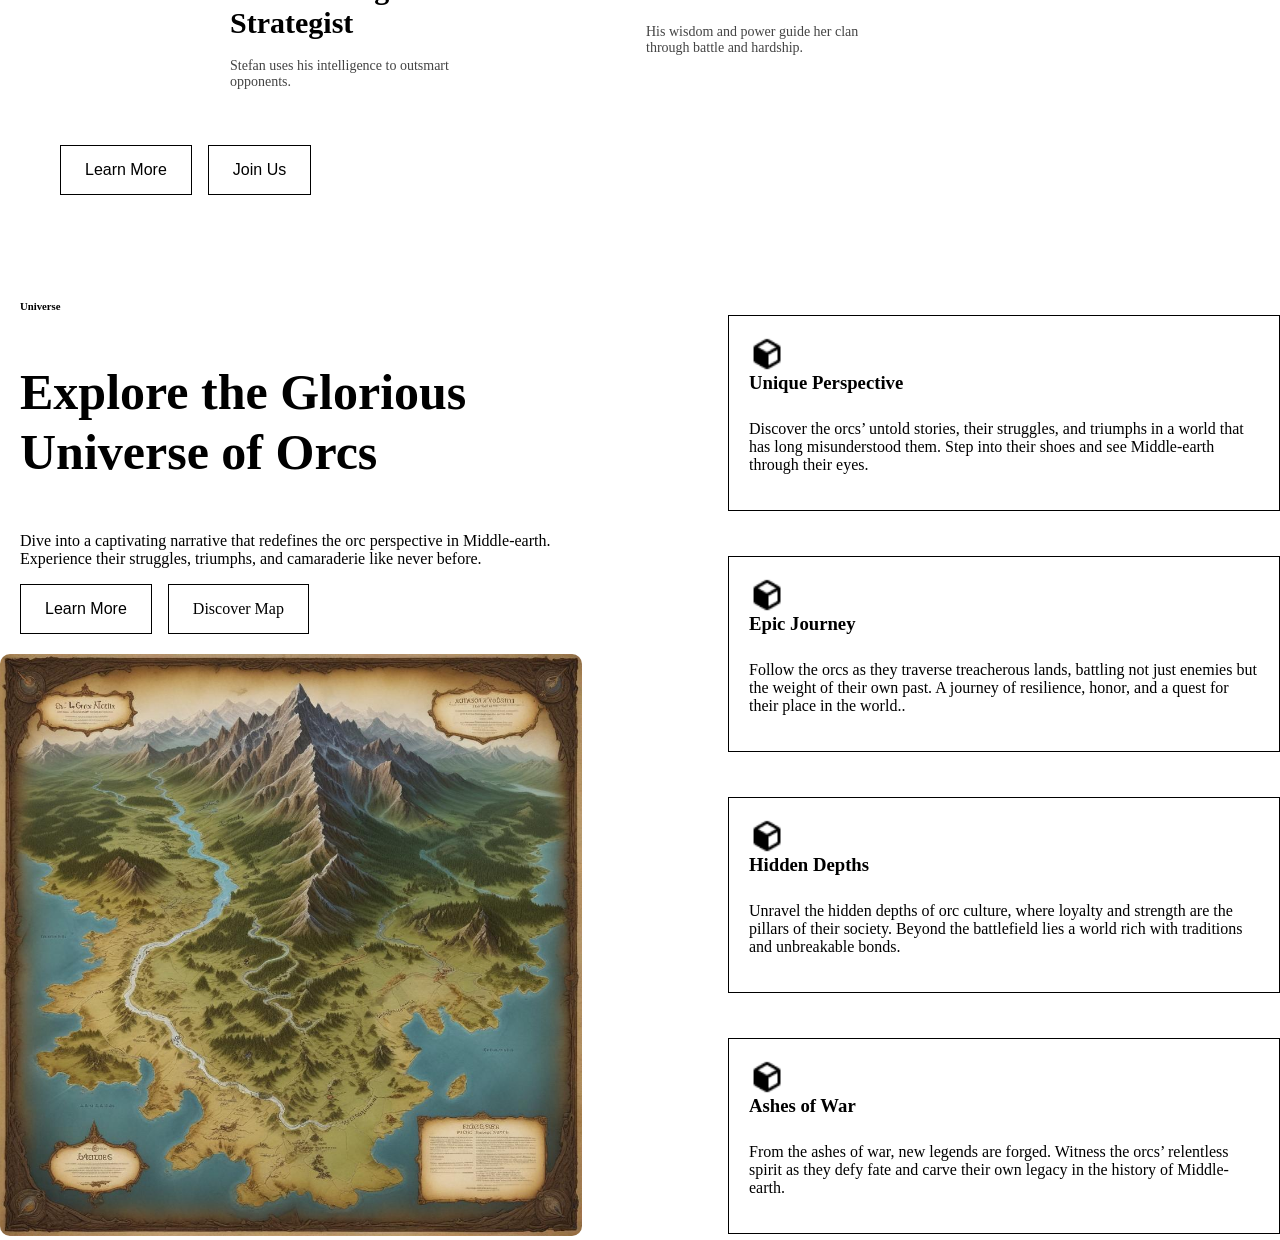
==== commit 260a2e03: "Improvements" ====
--- a/index.html
+++ b/index.html
@@ -246,7 +246,7 @@
         
         <div class="content"> <!--2. Anfang-->
             <div class="World_map">
-                <img src="orc_Map.jpeg" alt="Orc Universe Map">
+                <img src="orc_map.jpg" alt="Orc Universe Map">
             </div>
         </div> <!--2. Ende-->
     </div>
--- a/style.css
+++ b/style.css
@@ -669,12 +669,16 @@
 }
 
 .five_orcs_intro p {
-  font-size: 14px;
   color: #333;
   line-height: 1.6;
   margin-bottom: 30px;
   text-align: left;
   max-width: 100%;
+  font-family: Roboto;
+  font-size: 18px;
+  font-style: normal;
+  font-weight: 400;
+  line-height: 150%; /* 27px */
 }
 
 /* ────────────────────────────── */
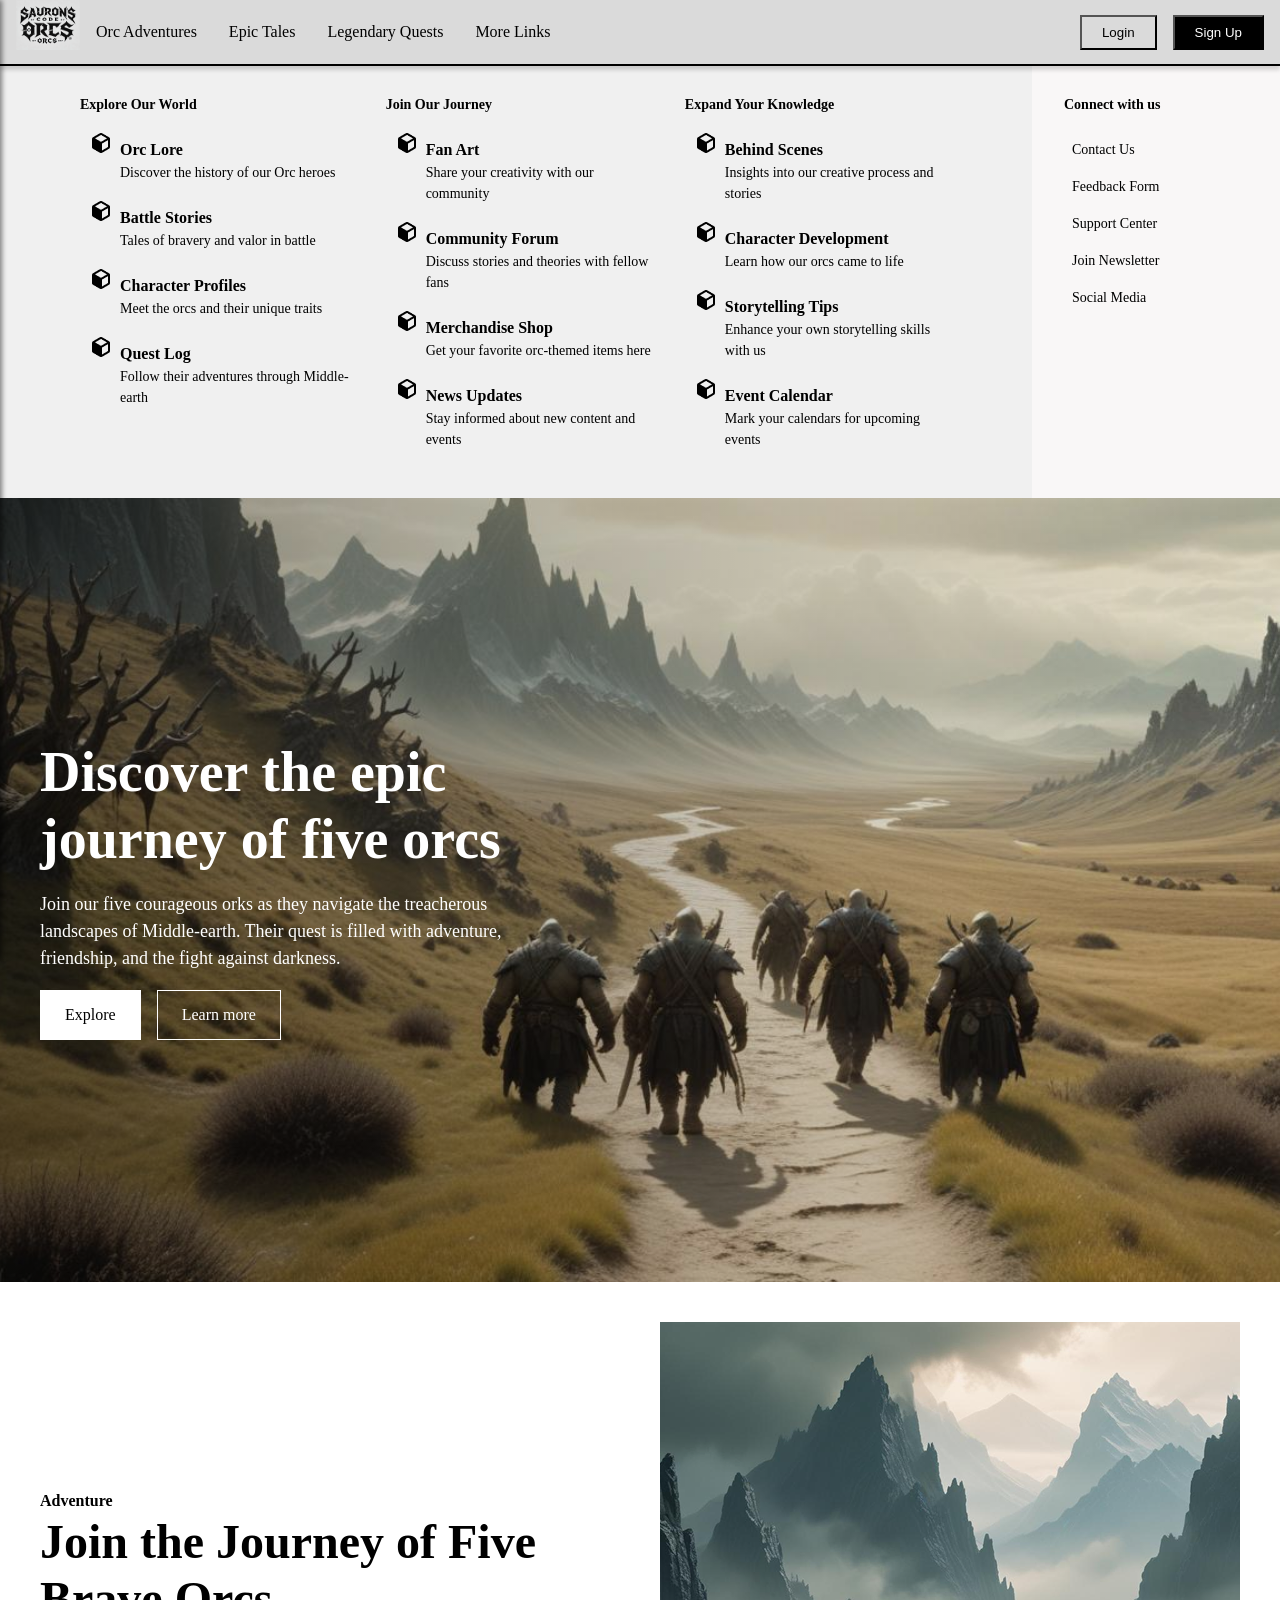
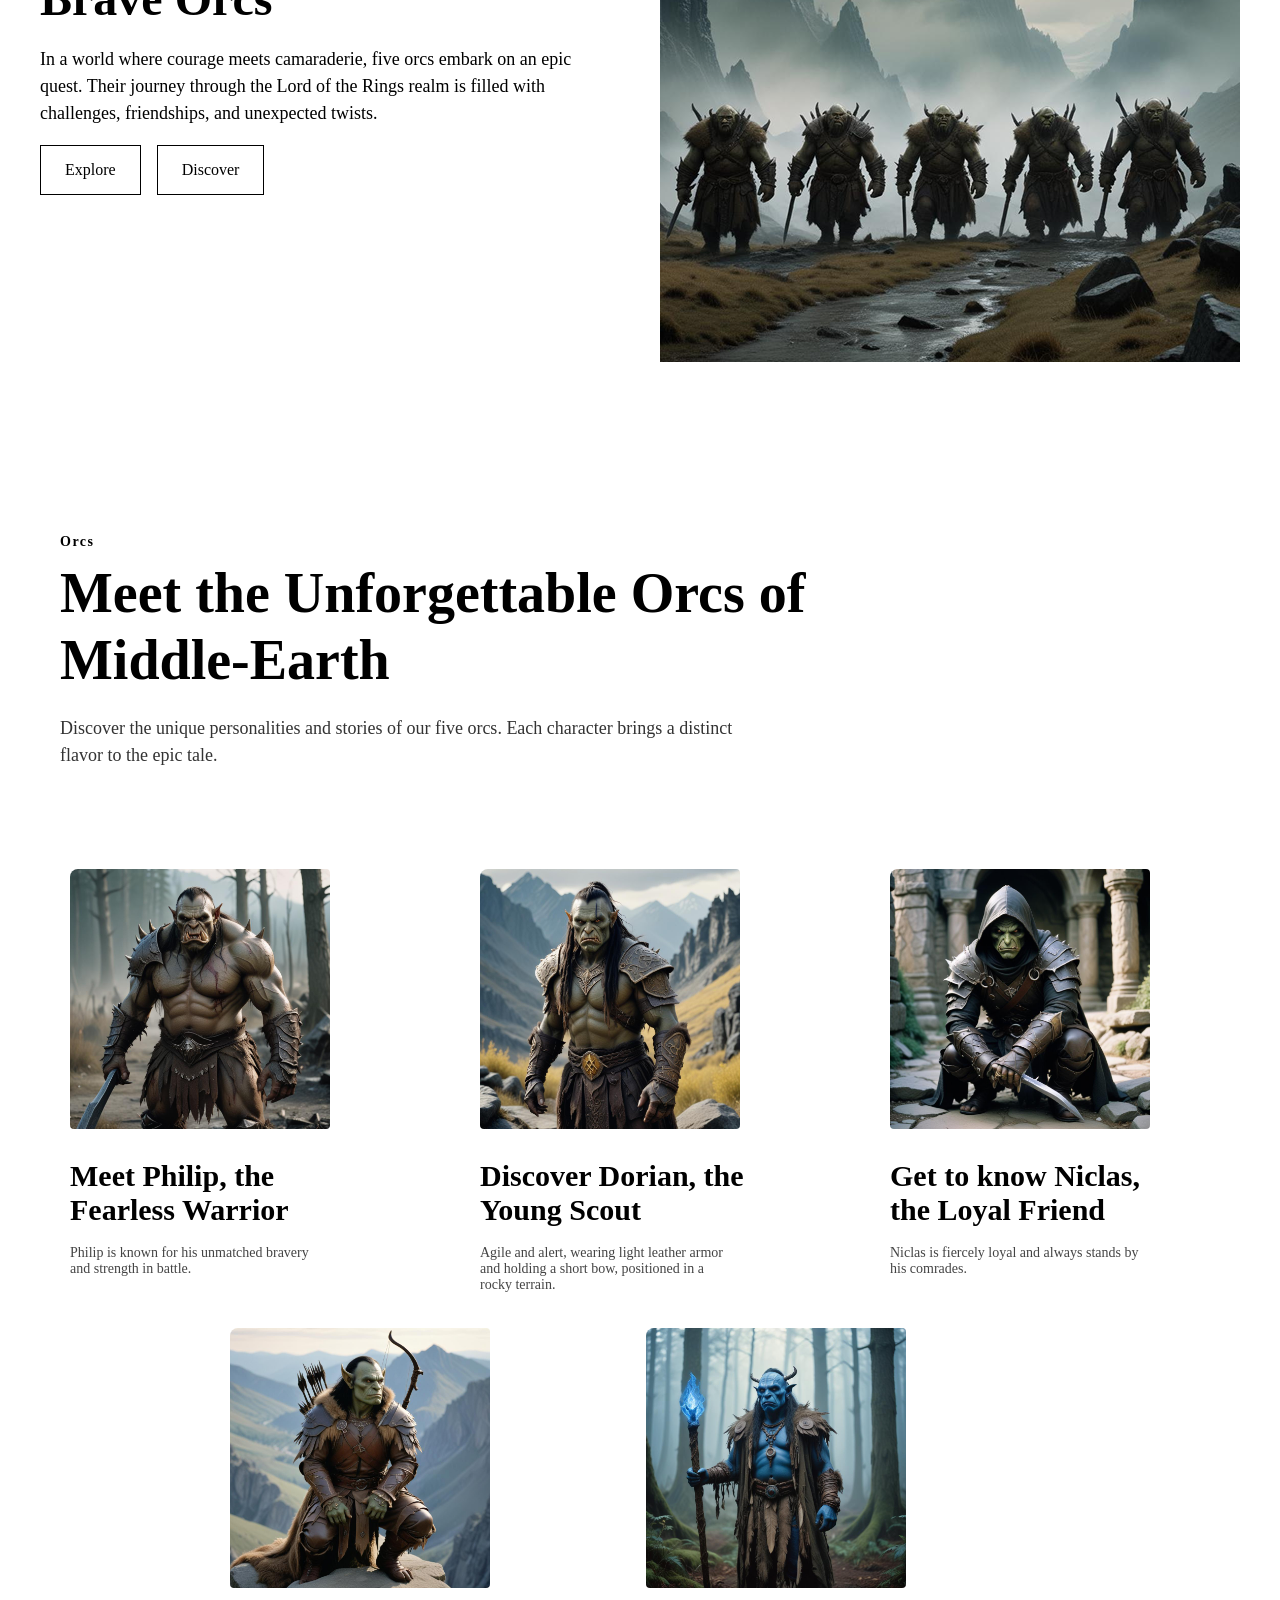
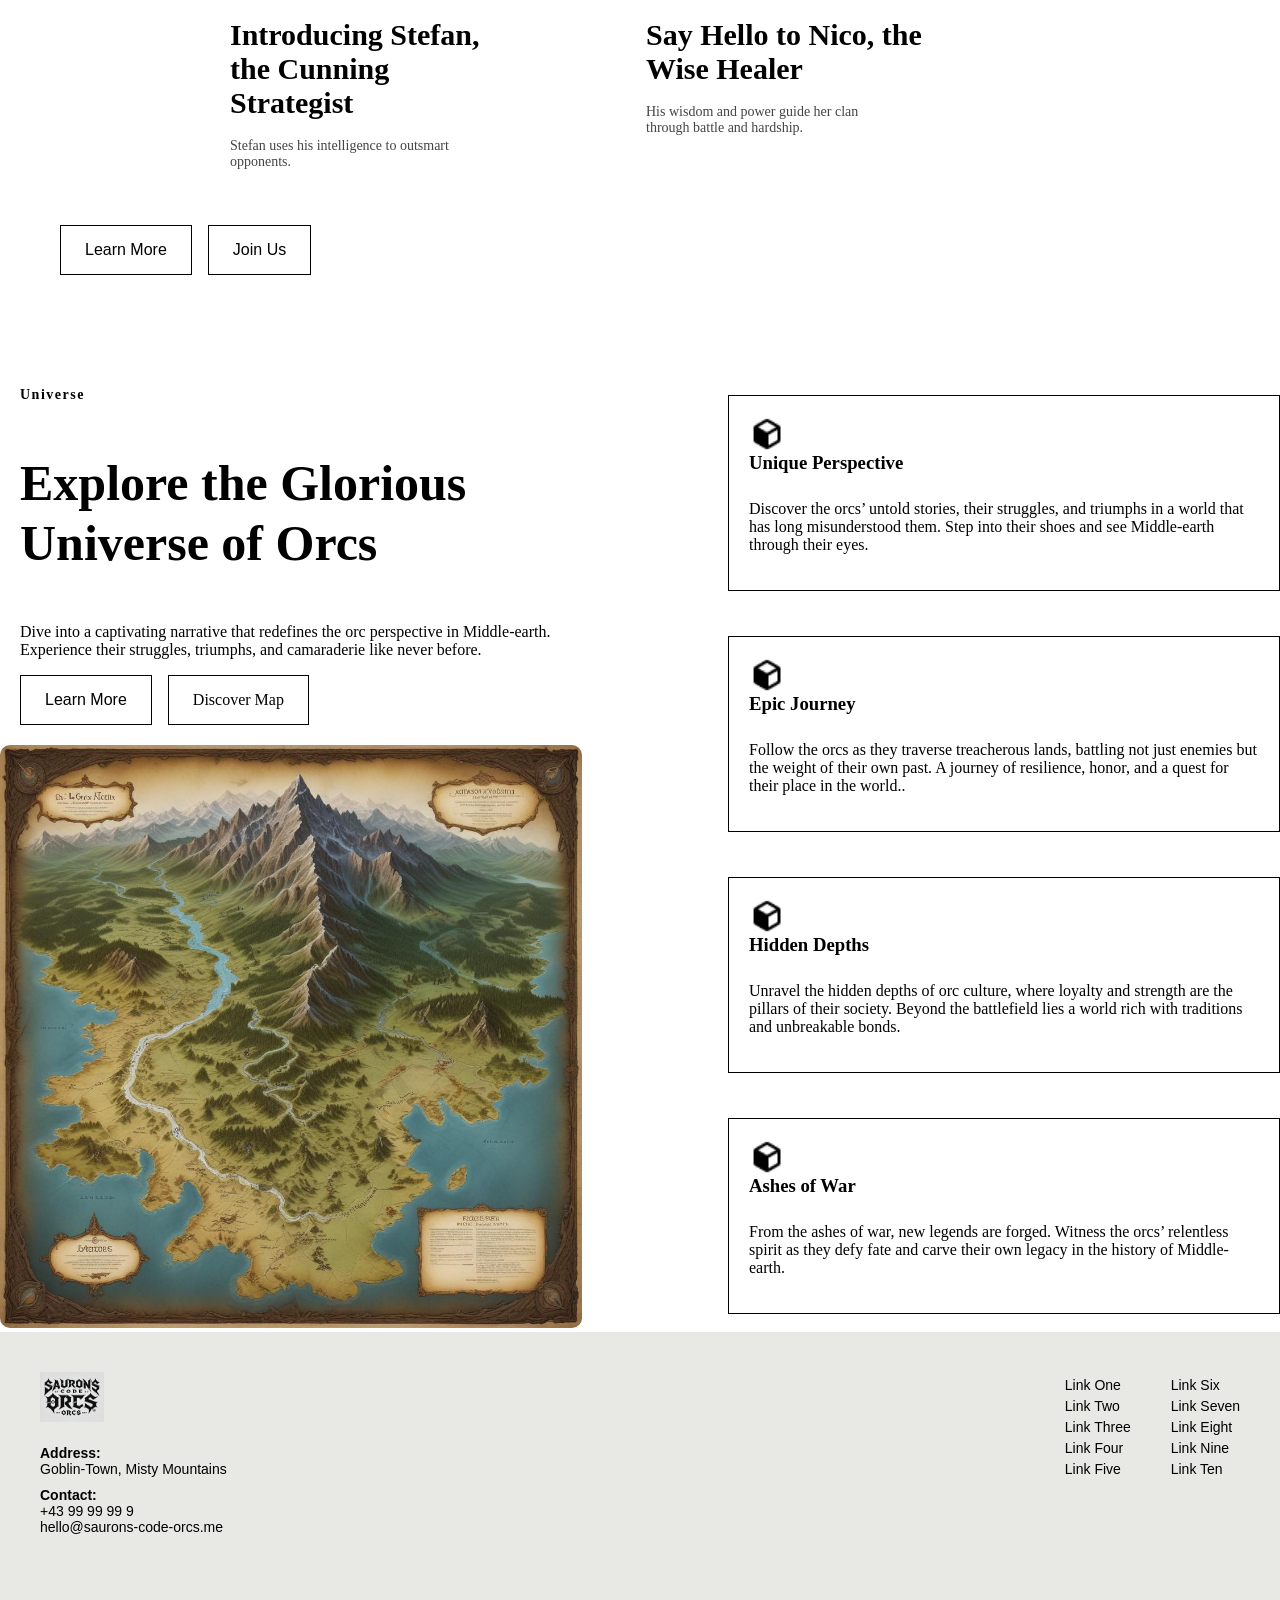
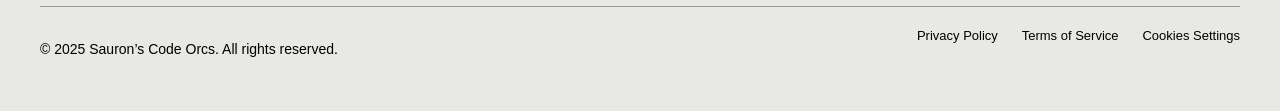
==== commit e1c693e9: "Feature: Footer 1.0" ====
--- a/index.html
+++ b/index.html
@@ -283,3 +283,50 @@
         </div><!--3. Ende-->
     </div>        
 </div> <!--Wrapper ENDE-->
+
+
+<!--FOOTER ANFANG-->
+
+<footer class="footer">
+    <div class="footer-container">
+      <div class="footer-left">
+        <img src="logo.png" alt="Sauron's Code Orcs Logo" class="logo" />
+        <p><strong>Address:</strong><br>Goblin-Town, Misty Mountains</p>
+        <p><strong>Contact:</strong><br>+43 99 99 99 9<br><a href="mailto:hello@saurons-code-orcs.me">hello@saurons-code-orcs.me</a></p>
+        <div class="social-icons">
+          <a href="#"><i class="fa-brands fa-facebook"></i></a>
+          <a href="#"><i class="fa-brands fa-instagram"></i></a>
+          <a href="#"><i class="fa-brands fa-x-twitter"></i></a>
+          <a href="#"><i class="fa-brands fa-linkedin"></i></a>
+          <a href="#"><i class="fa-brands fa-youtube"></i></a>
+        </div>
+      </div>
+      <div class="footer-links">
+        <div>
+          <a href="#">Link One</a>
+          <a href="#">Link Two</a>
+          <a href="#">Link Three</a>
+          <a href="#">Link Four</a>
+          <a href="#">Link Five</a>
+        </div>
+        <div>
+          <a href="#">Link Six</a>
+          <a href="#">Link Seven</a>
+          <a href="#">Link Eight</a>
+          <a href="#">Link Nine</a>
+          <a href="#">Link Ten</a>
+        </div>
+      </div>
+    </div>
+    <div class="footer-bottom">
+      <p>© 2025 Sauron’s Code Orcs. All rights reserved.</p>
+      <div class="footer-policy">
+        <a href="#">Privacy Policy</a>
+        <a href="#">Terms of Service</a>
+        <a href="#">Cookies Settings</a>
+      </div>
+    </div>
+  </footer>
+
+  <!--FOOTER ENDE-->
+  
--- a/style.css
+++ b/style.css
@@ -354,9 +354,9 @@
 /*-----Teaser 1 ANFANG-----*/
 .teaser1 {
   display:flex;
-  width: 100%;
+  width: 95%;
   height: 704px;
-  padding: 0px 0px;
+  padding: 40px;
   align-items: left;
   aspect-ratio: 8/5;
   background-size: 100%;
@@ -763,6 +763,8 @@
 }
 
 /* "Learn More" Button */
+
+
 .btn_learn {
   display: flex;
   padding: 12px 24px;
@@ -822,6 +824,11 @@
   .five_orcs-container.top-row,
   .five_orcs-container.bottom-row {
     grid-template-columns: 1fr;
+  }
+
+  .five_orcs-container.bottom-row {
+    margin-left: 0;
+    justify-items: center;
   }
 
   .orc-buttons {
@@ -982,6 +989,14 @@
   flex-direction: column;
 }
 
+.Explore_Universal h6 {
+  font-family: Roboto;
+  font-size: 14px;
+  letter-spacing: 1.5px;
+  color: #000;
+  margin-bottom: 10px;
+}
+
 @media (max-width: 768px) {
   .content {
       flex-direction: column;
@@ -992,3 +1007,70 @@
 }
 /* Explore the Glorious Universe of Orcs Ende */
 
+/*-----Footer ANFANG-----*/
+.footer {
+  background: #e8e9e4;
+  padding: 40px;
+  font-family: sans-serif;
+  font-size: 14px;
+}
+
+.footer-container {
+  display: flex;
+  justify-content: space-between;
+  flex-wrap: wrap;
+}
+
+.footer-left {
+  max-width: 300px;
+}
+
+.logo {
+  height: 50px;
+  margin-bottom: 10px;
+}
+
+.footer-left p {
+  margin: 10px 0;
+}
+
+.footer-left a {
+  color: black;
+  text-decoration: none;
+}
+
+.social-icons a {
+  margin-right: 10px;
+  color: black;
+  font-size: 18px;
+}
+
+.footer-links {
+  display: flex;
+  gap: 40px;
+}
+
+.footer-links div a {
+  display: block;
+  margin: 5px 0;
+  color: black;
+  text-decoration: none;
+}
+
+.footer-bottom {
+  border-top: 1px solid #999;
+  margin-top: 40px;
+  padding-top: 20px;
+  display: flex;
+  justify-content: space-between;
+  flex-wrap: wrap;
+}
+
+.footer-policy a {
+  margin-left: 20px;
+  color: black;
+  text-decoration: none;
+  font-size: 13px;
+}
+/* Footer ENDE */
+
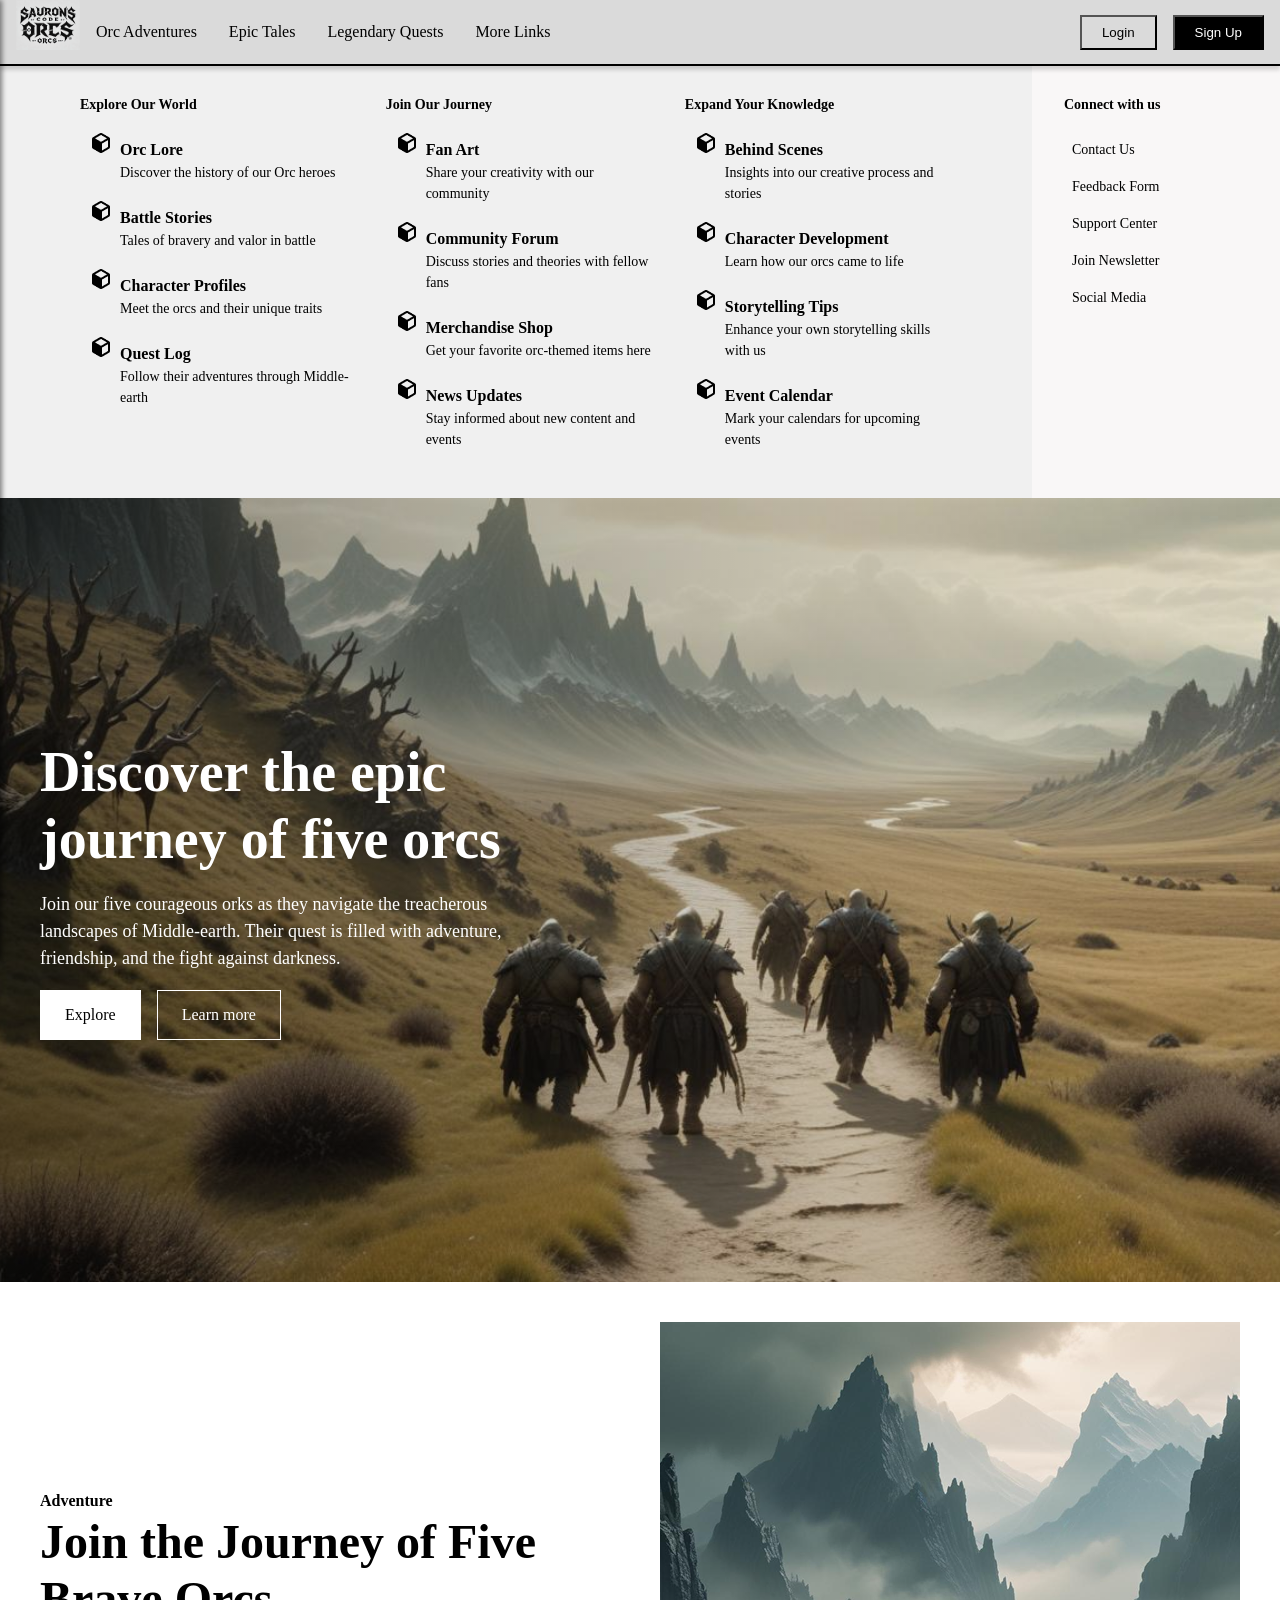
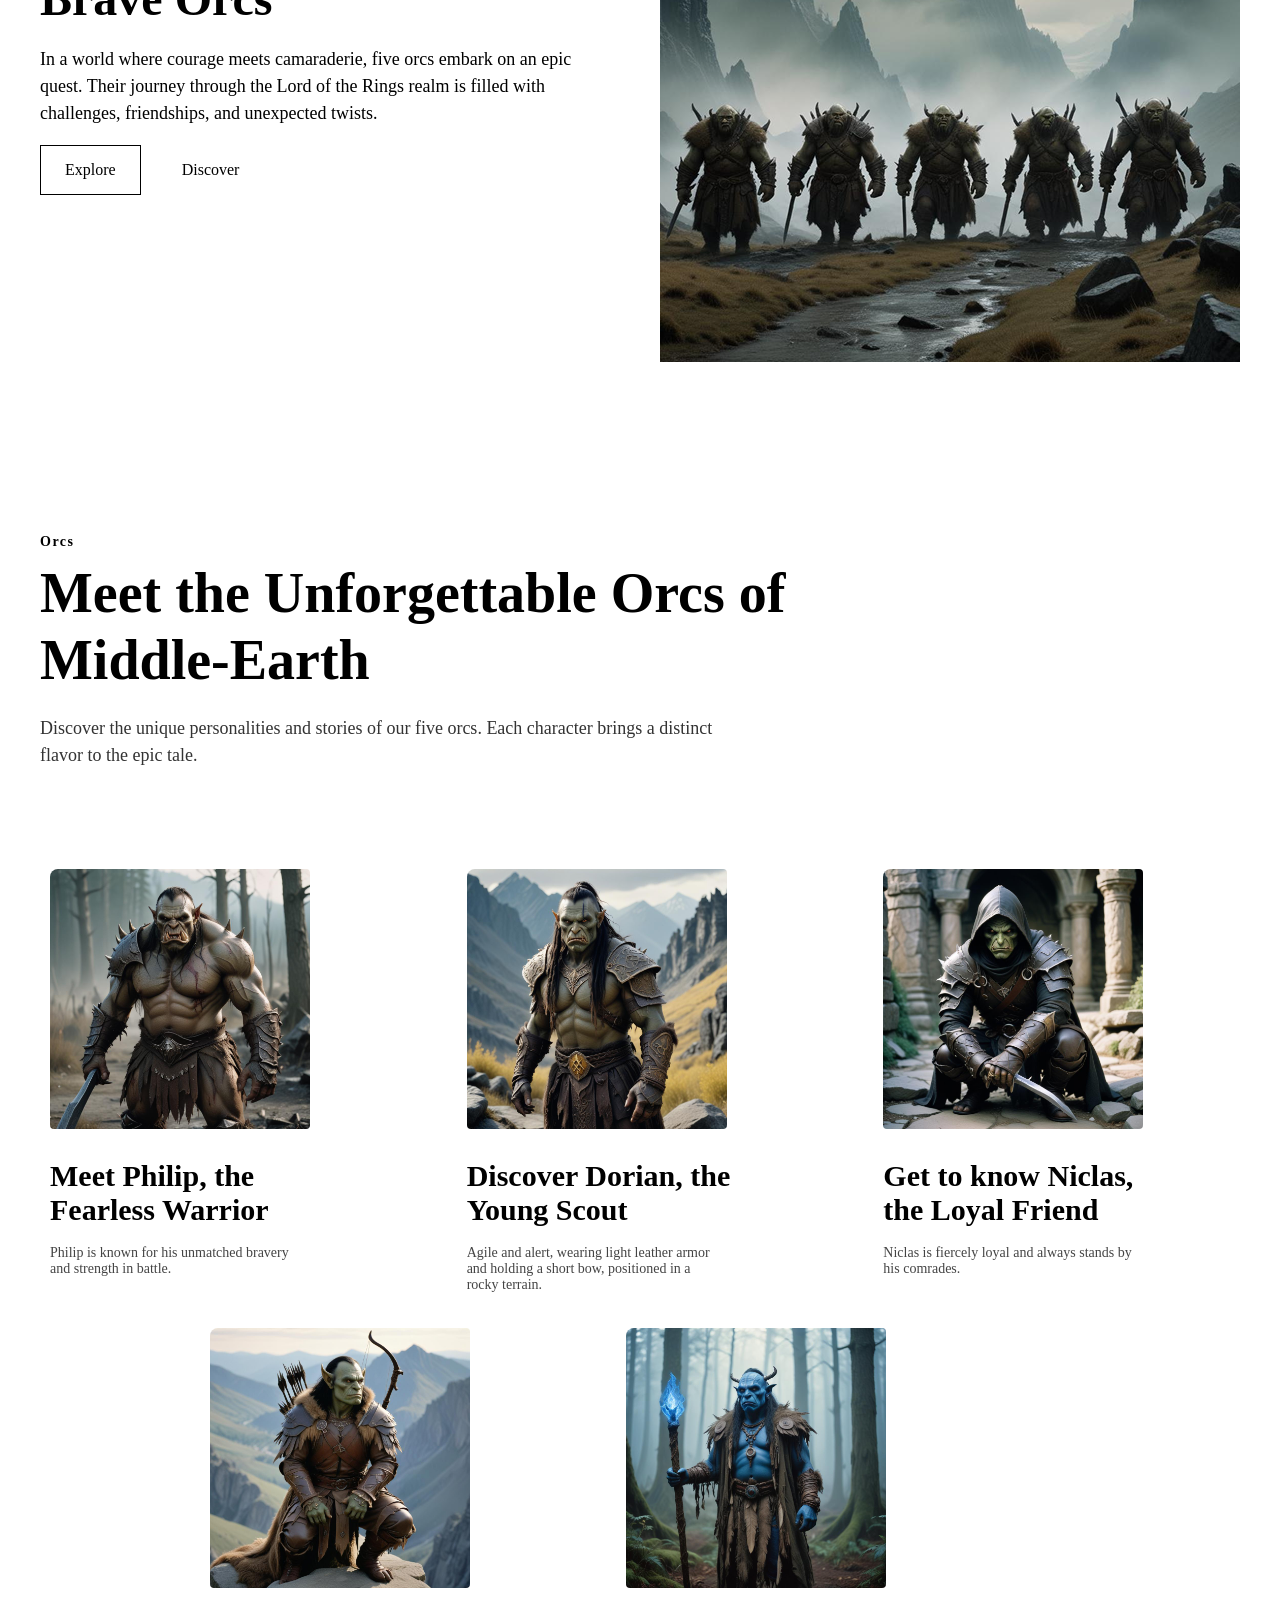
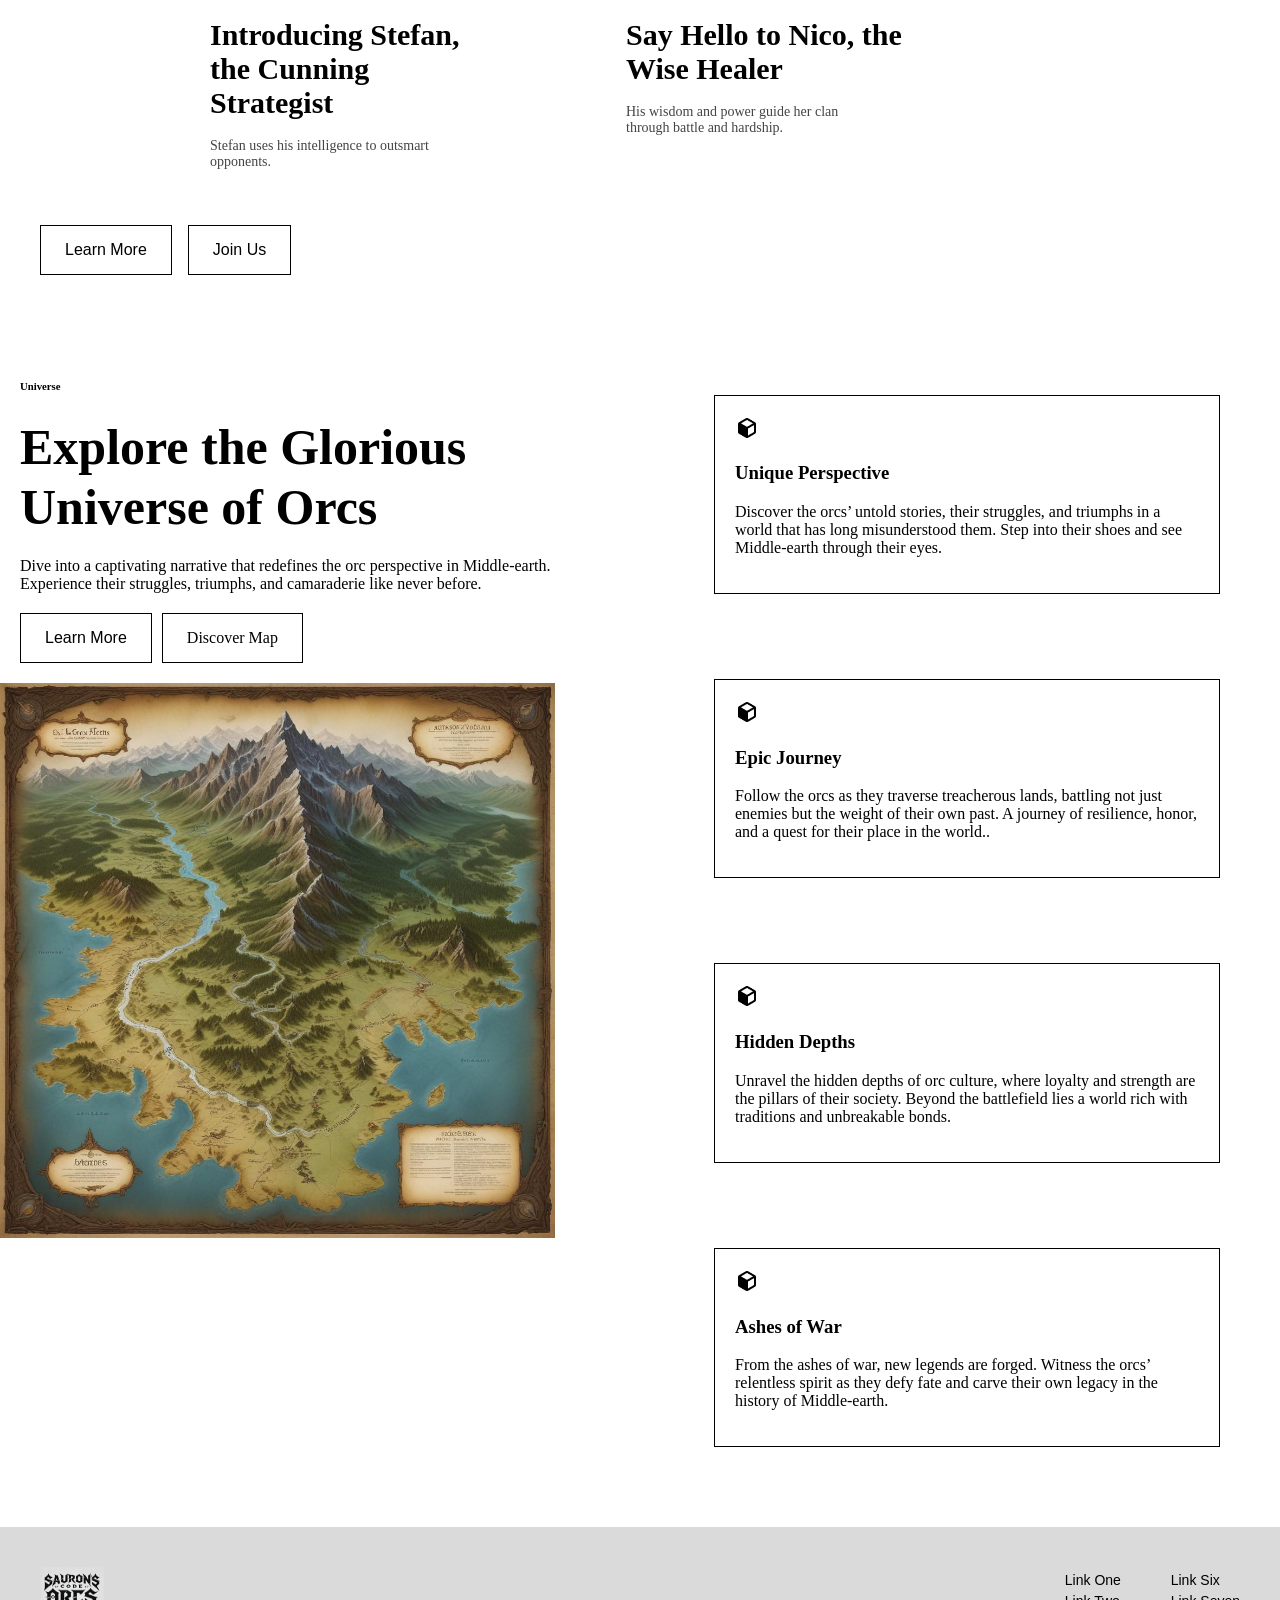
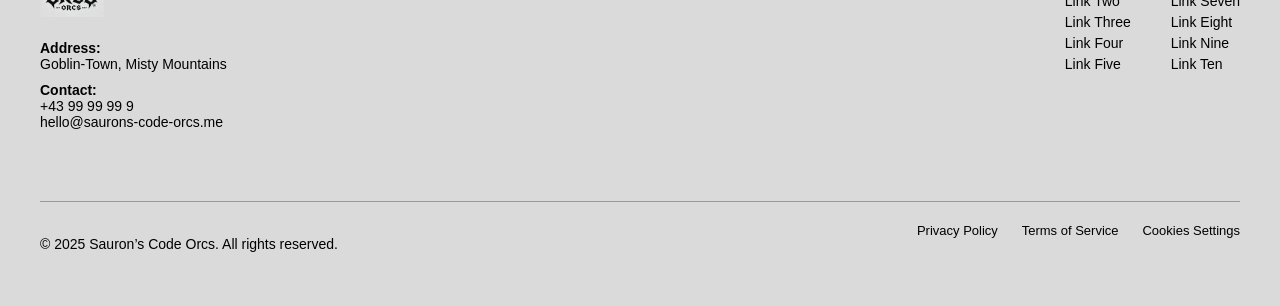
==== commit 57a875f8: "Generelle Bugfixes" ====
--- a/index.html
+++ b/index.html
@@ -234,7 +234,7 @@
                 Experience their struggles, triumphs, and camaraderie like never before.
             </p>
             
-            <div class="teaser1-buttons">
+            <div class="explore-buttons">
                 <button class="btn_Learn_More">
                     <a href="placeholder.html">Learn More</a>
                 </button>
--- a/style.css
+++ b/style.css
@@ -634,7 +634,7 @@
 /* Haupt-Container der Sektion   */
 /* ────────────────────────────── */
 .five_orcs {
-  padding: 100px 40px 60px 60px;
+  padding: 100px 40px 60px 40px;
   max-width: 100%;
   margin: 0;
 }
@@ -849,28 +849,15 @@
 
 /* Explore the Glorious Universe of Orcs */
 
+/* Explore the Glorious Universe of Orcs */
+
 .Explore_Universal {
   display: flex;
+  flex-wrap: wrap;
+  justify-content: space-between;
+  gap: 20px;
   width: 100%;
-}
-
-/* Wrapper START */
-.Wrapper_left {
-  height: auto;
-}
-
-.Wrapper_right {
-  display: flex;
-  margin-top: 60px;
-  height: auto;
-}
-/*Wrapper ENDE */
-
-.Explore_container {
-  max-width: 1200px;
-  margin: 0;
-  padding: 20px;
-  text-align: left;
+  padding-bottom: 80px; /* Abstand zu Footer eingefügt */
 }
 
 .Explore_intro {
@@ -883,133 +870,121 @@
   font-size: 50px;
   font-weight: 700;
   line-height: 1.2;
-  color:#000;
+  color: #000;
   text-align: left;
-  margin-left: 0 0 20px 0;
-  }
+  margin: 0 0 20px 0;
+}
 
 .Explore_header p {
-   font-size: 14px;
-   line-height: 1.6;
-   margin-bottom: 30px;
-   text-align: left;
-   max-width: 100%;
-}
-
-.btn_Learn_More {
-  display: flex;
-  padding: 12px 24px;
-  justify-content: center;
-  align-items: center;
-  gap: 8px;
-  background: #FFF;
-  border: 1px solid #000;
-  cursor: pointer;
-  transition: background 0.3s ease;
-}
-
-.btn_Learn_More a {
-  text-decoration: none;
-  color:#000;
-  font-size: 16px;
-  font-style: normal;
-  font-weight: 400;
-  line-height: 150%; /* 24px */
-}
-
-.btn_Discover {
-  display: flex;
-  padding: 12px 24px;
-  justify-content: center;
-  align-items: center;
-  gap: 8px;
-  background: transparent;
-  border: 1px solid #000;
-  cursor: Pointer;
-  transition: background 0.3s ease;
-}
-
-.btn_Discover a {
-  text-decoration: none;
-  color:#000;
-  font-size: 16px;
-  font-style: normal;
-  font-weight: 400;
-  line-height: 150%; /* 24px */
-}
-
-.content {
-  display: flex;
-  flex-wrap: wrap;
-  gap: 20px;
-}
-
+  font-size: 14px;
+  line-height: 1.6;
+  margin-bottom: 30px;
+  text-align: left;
+  max-width: 100%;
+}
 
 .World_map img {
   width: 80%;
   height: auto;
-  border-radius: 10px;
-}
+}
+
+/* Linke Seite: Text + Buttons */
+.Wrapper_left {
+  flex: 1 1 50%;
+  min-width: 0;
+  order: 1;
+}
+
+.Explore_container {
+  max-width: 900px;
+  padding: 20px;
+}
+
+.explore-buttons {
+  display: flex;
+  gap: 10px;
+  margin-top: 20px;
+}
+
+.explore-buttons button {
+  padding: 12px 24px;
+  border: 1px solid #000;
+  cursor: pointer;
+  background: white;
+}
+
+.explore-buttons a {
+  text-decoration: none;
+  color: #000;
+  font-size: 16px;
+}
+
+/* Rechte Seite: Info-Boxen */
+.Wrapper_right {
+  flex: 1 1 40%;
+  display: flex;
+  margin-top: 60px;
+  height: auto;
+  flex-direction: column;
+  order: 2;
+}
+
 .info-boxes {
-  flex: 1 1 40%;
-  display: flex;
-  justify-content: space-between;
+  display: flex;
   flex-direction: column;
-  gap: 45px;
-  list-style-image: url('Relume.png');
-  width: 552px;
-  height: auto;
-}
-
-.info-boxes img {
-  width: 36px;
-  height: 36px;
+  gap: 85px;
+  margin-right: 60px;
 }
 
 .info-box {
   background: white;
   padding: 20px;
   border: 1px solid #000;
-  display: flex;
-  flex-direction: column;
-}
-
-.info-header {
-  display: flex;
-  align-items: center; /* Richtet das Icon und den Titel auf einer Linie aus */
-  gap: 10px;
-}
-
-.info-box h3 {
-  margin: 0 0 10px;
-}
-
-.box1 {
-  display: flex;
-  flex-direction: column;
-}
-
-.Explore_Universal h6 {
-  font-family: Roboto;
-  font-size: 14px;
-  letter-spacing: 1.5px;
-  color: #000;
-  margin-bottom: 10px;
-}
-
+}
+
+/* Responsive: Anpassungen */
 @media (max-width: 768px) {
-  .content {
-      flex-direction: column;
-  }
-  .map, .info-boxes {
-      flex: 1 1 100%;
-  }
-}
+  .Explore_Universal {
+    flex-direction: column;
+    padding-bottom: 80px;
+  }
+
+  .Wrapper_left,
+  .Wrapper_right {
+    flex: 1 1 100%;
+    order: unset;
+  }
+
+  .info-boxes {
+    margin-right: 0;
+    width: 100%;
+    gap: 20px; /* Gap muss kleiner bei Mobile; angepasst */
+  }
+
+  .teaser1-buttons {
+    justify-content: center;
+  }
+}
+
+@media (max-width: 600px) {
+  .World_map {
+    display: none;
+  }
+
+  .Explore_header {
+    font-size: 36px;
+  }
+
+  .Explore_header p {
+    font-size: 13px;
+  }
+}
+
 /* Explore the Glorious Universe of Orcs Ende */
 
 /*-----Footer ANFANG-----*/
 .footer {
-  background: #e8e9e4;
+  background: #DADADA;
   padding: 40px;
   font-family: sans-serif;
   font-size: 14px;
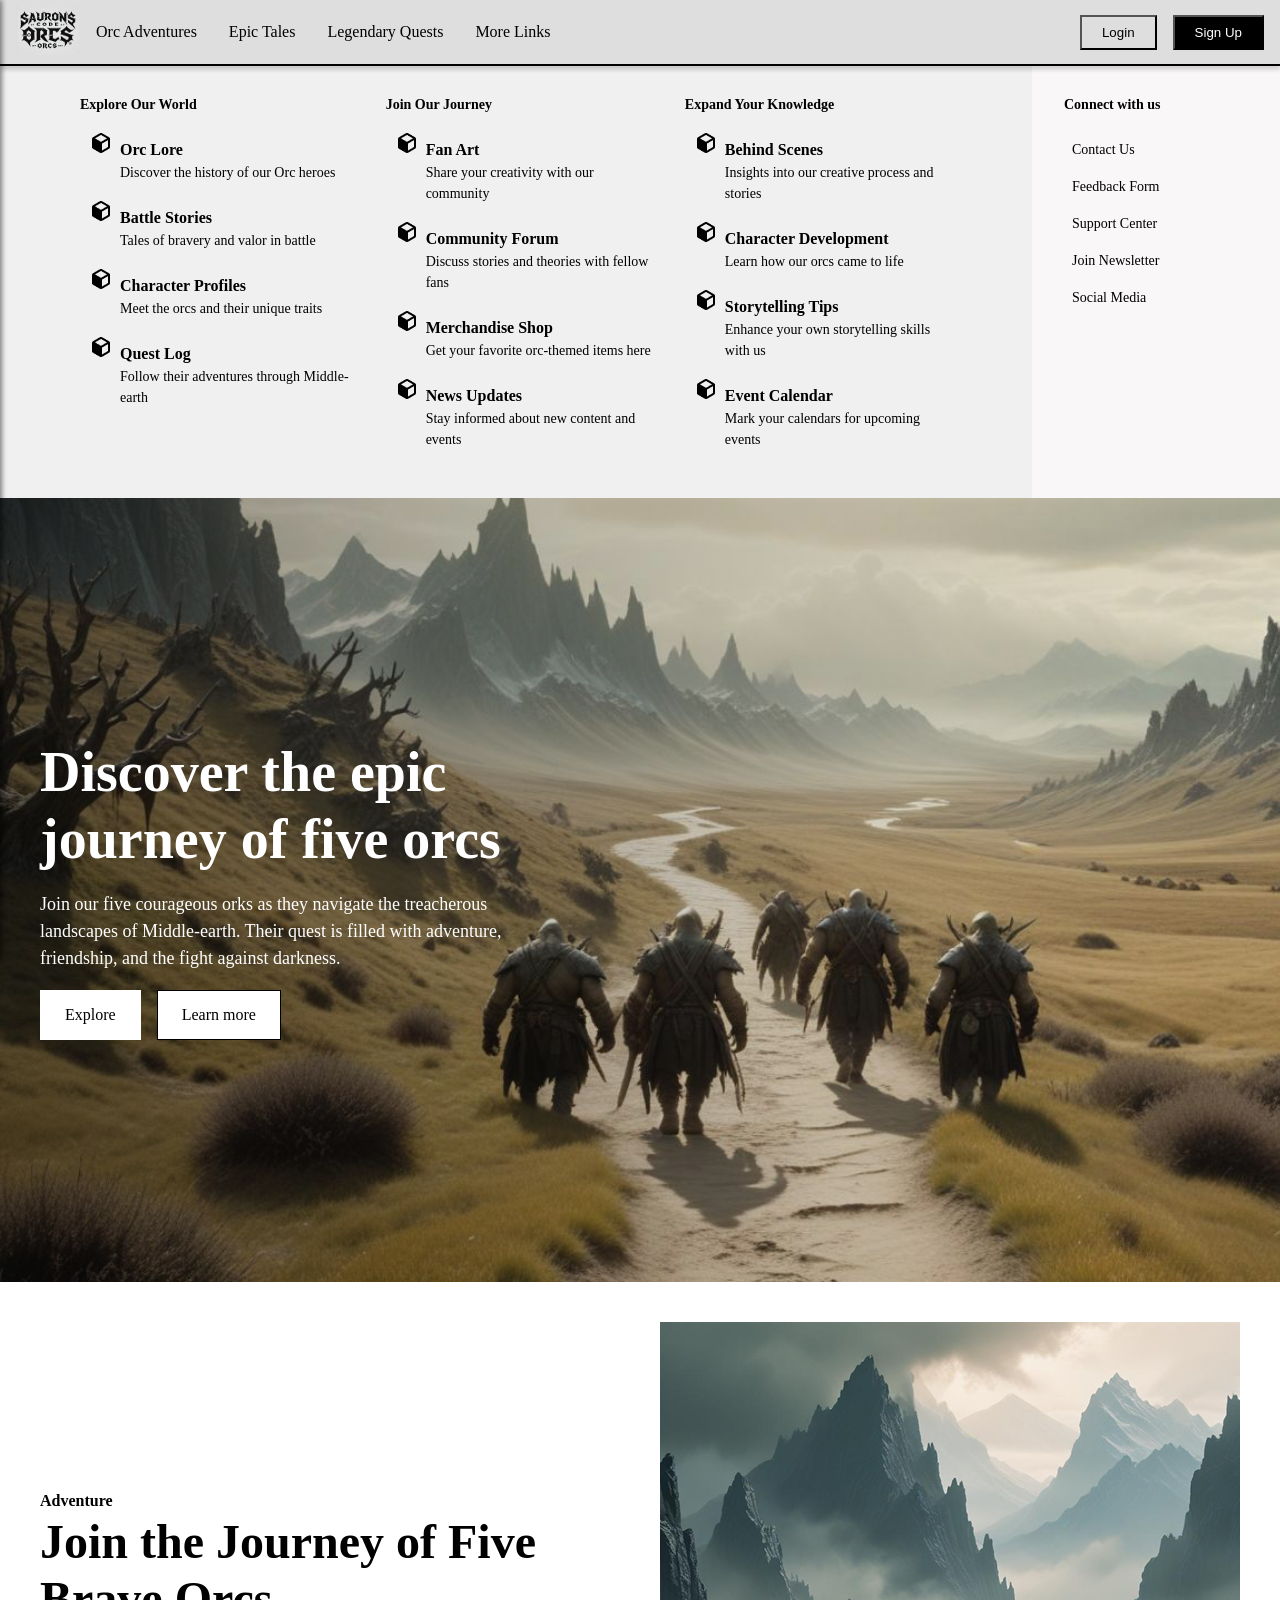
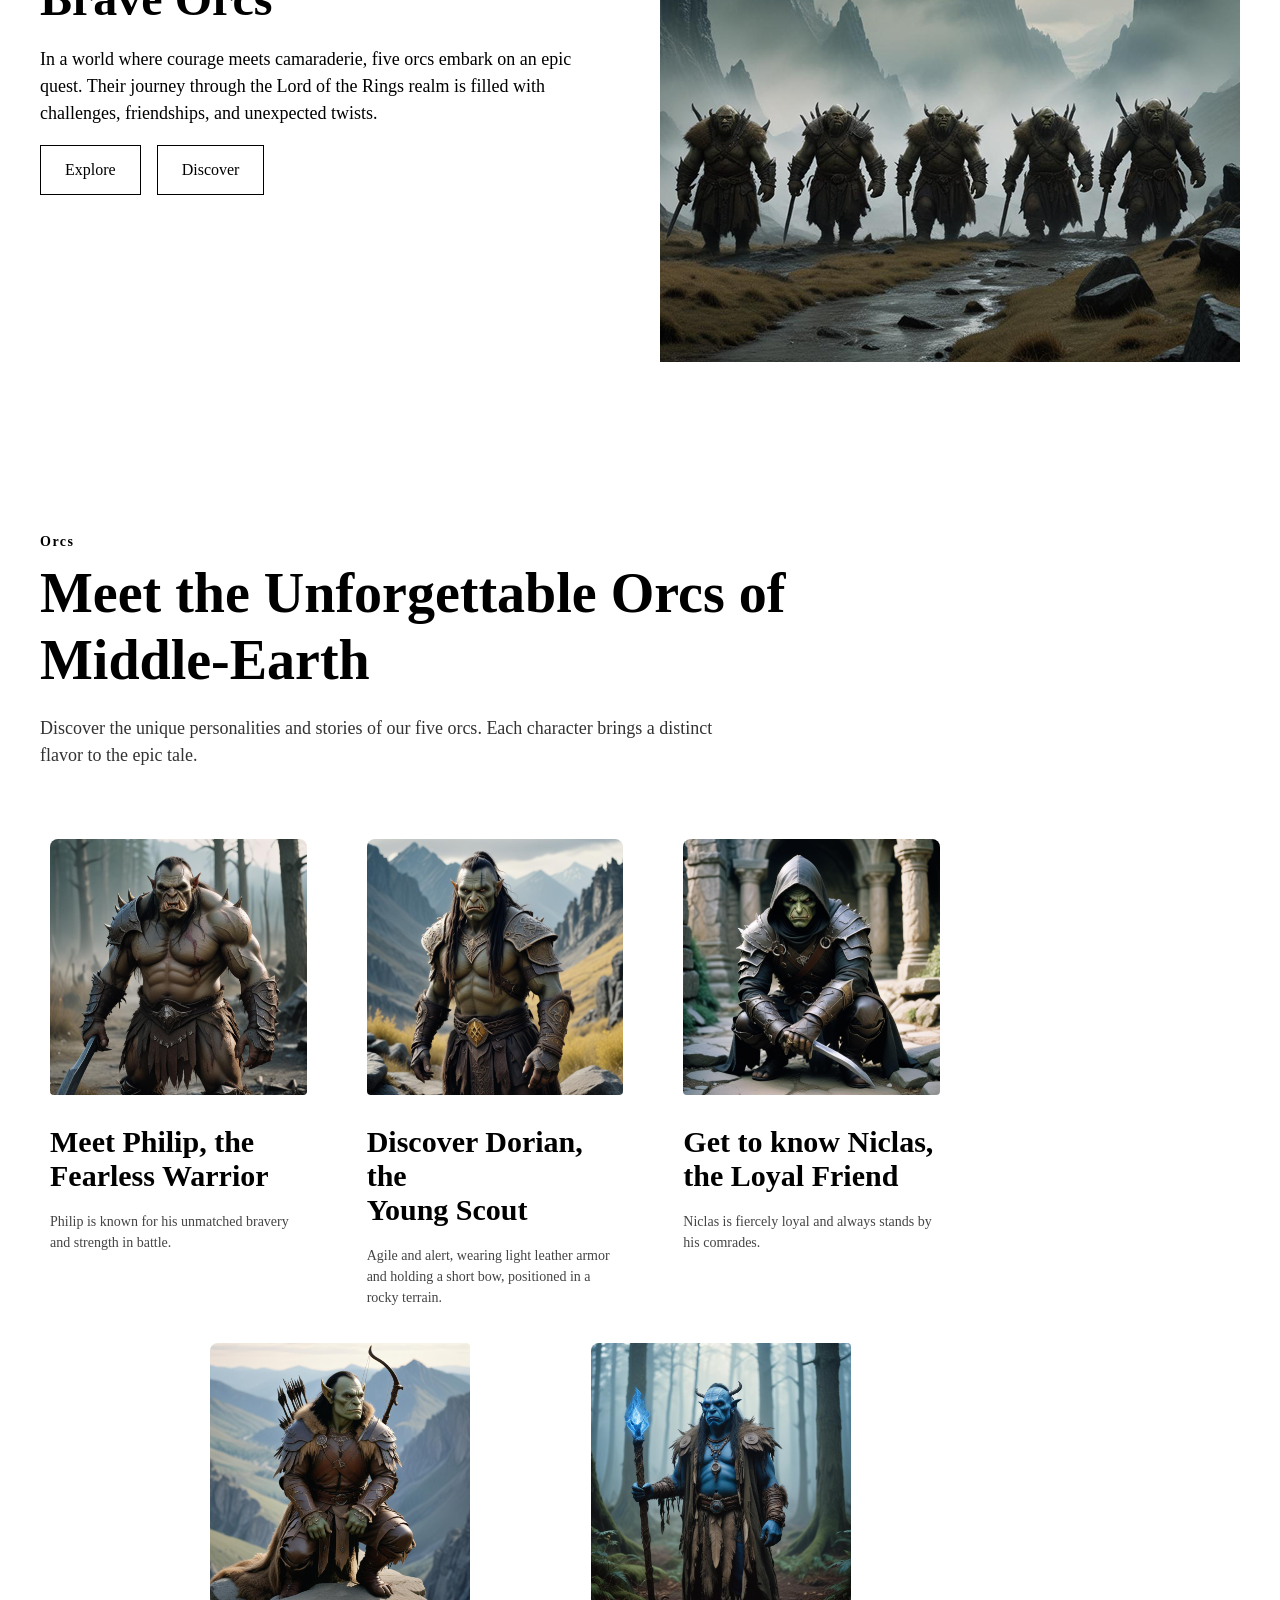
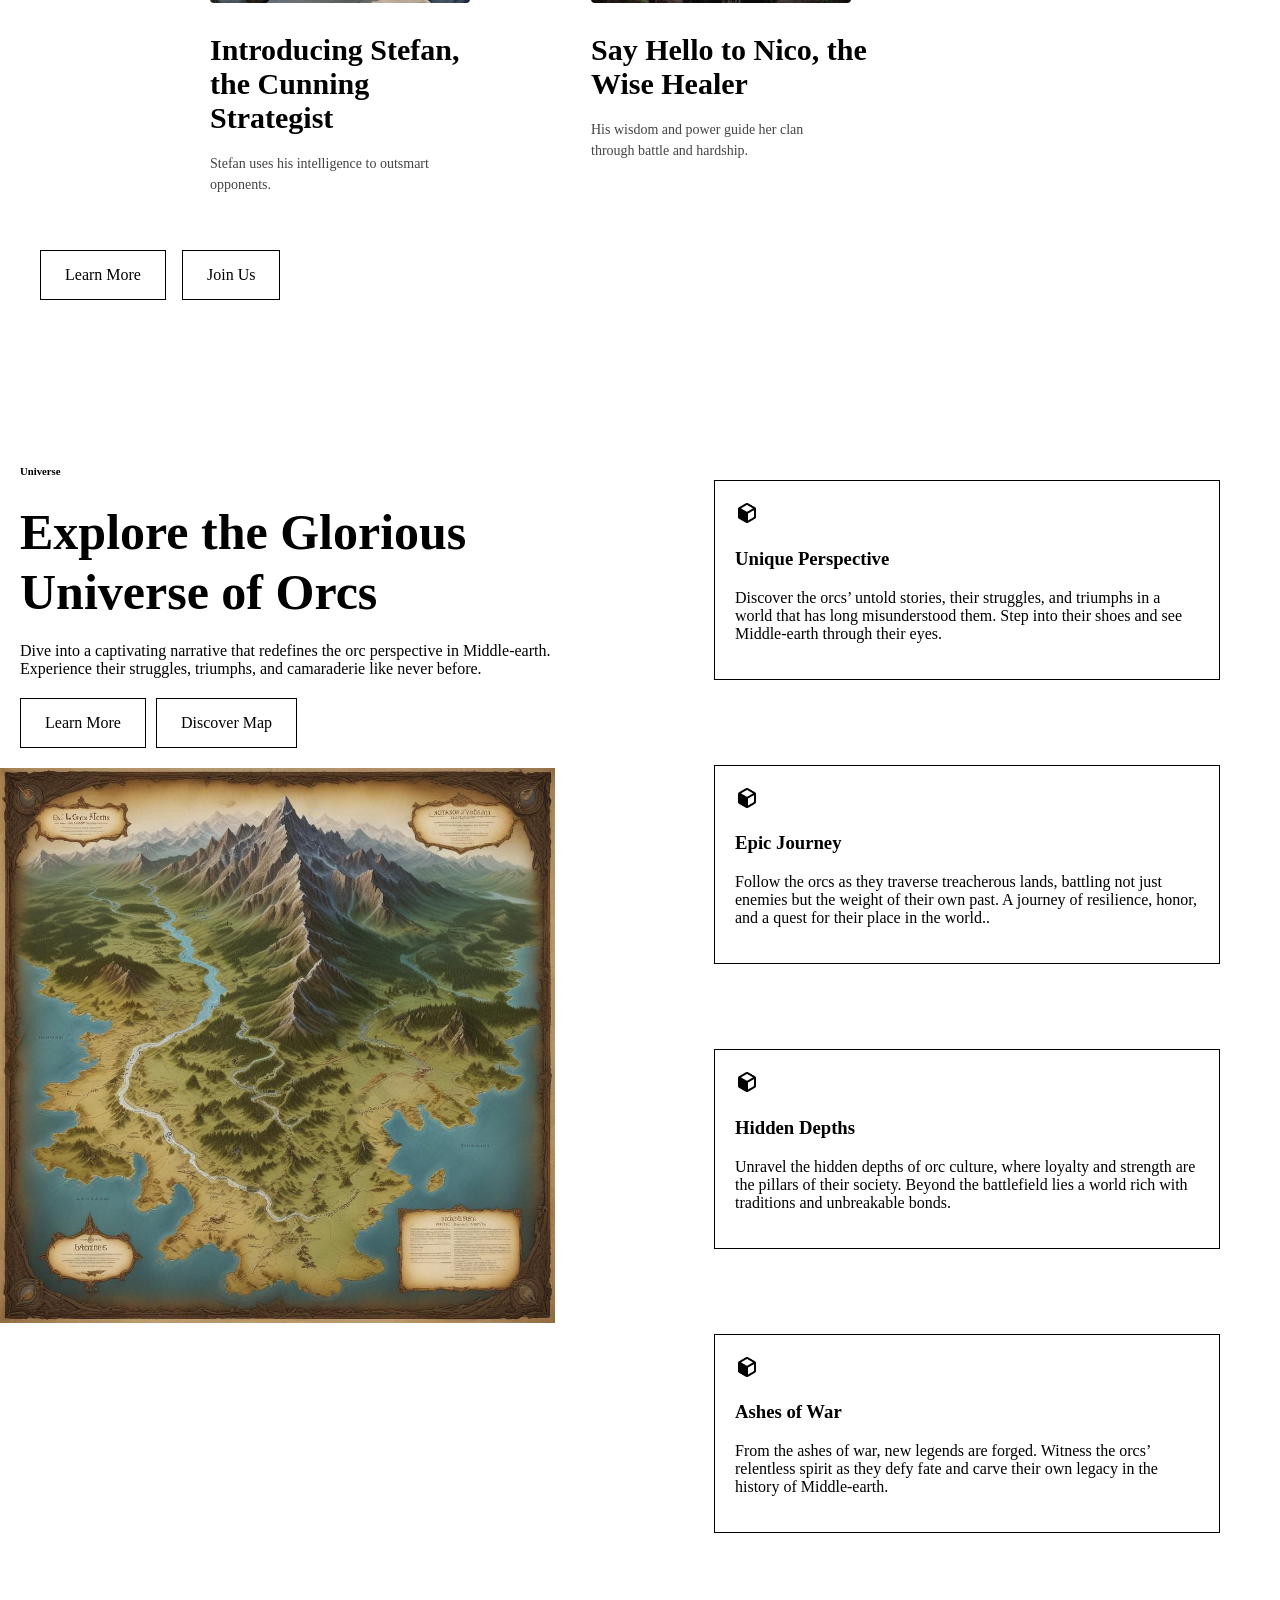
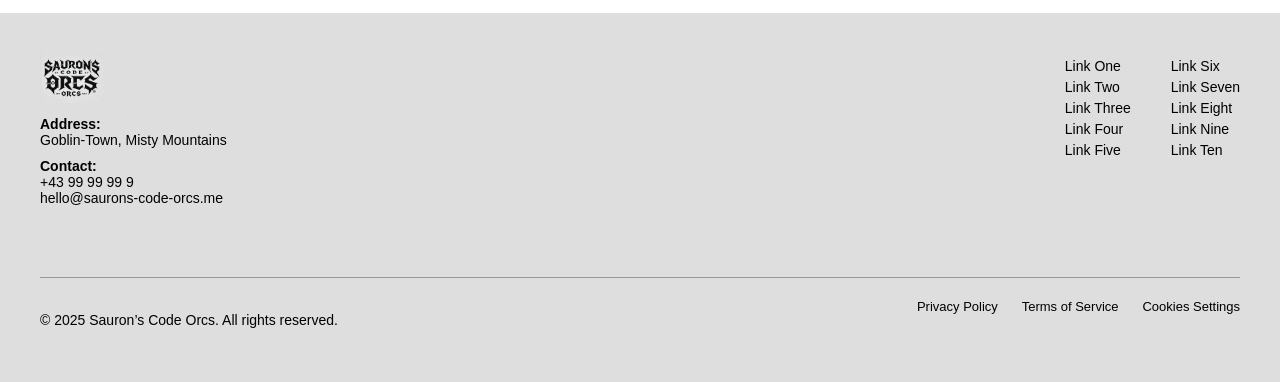
==== commit 872b2842: "Feature: Feedback ausarbeitung lt. docx von Stefan Nafra" ====
--- a/index.html
+++ b/index.html
@@ -1,332 +1,335 @@
 <!DOCTYPE html>
 <html lang="en">
-<head>
-    <meta charset="UTF-8">
-    <meta name="viewport" content="width=device-width, initial-scale=1.0">
-    <title>Saurons Code Orcs</title>
-    <link rel="stylesheet" href="style.css">
-    <script defer src="script.js"></script>
-</head>
-<body>
-<!-- Navbar Element ANFANG -->
-    <nav class="navbar">
-        <a href="index.html">
-            <img src="logo.png" alt="Saurons Code Orcs Logo" class="logo">
-        </a>
-        <div class="burger-menu" id="burger-menu"> <!-- Hier ist das Burger-Symbol -->
-            &#9776;
-        </div>
-        <div class="navbar-content">
-            <ul class="nav-links">
-                <li><a href="adventures.html">Orc Adventures</a></li>
-                <li><a href="tales.html">Epic Tales</a></li>
-                <li><a href="quests.html">Legendary Quests</a></li>
-                <li><a href="morelinks.html">More Links</a></li>
-            </ul>
-
-            <div class="navbar-buttons">
-                <button class="btn_login"><a href="login.html">Login</a></button>
-                <button class="btn_signup"><a href="signup.html">Sign Up</a></button>
-            </div>
-        </div>
-    </nav>
-
-    <div class="sidebar" id="sidebar">
-        <span class="close-btn" id="close-sidebar">&times;</span> <!-- Hier ist das Schließen-Symbol -->
-        <ul class="sidebar-links">
-            <li><a href="adventures.html">Orc Adventures</a></li>
-            <li><a href="tales.html">Epic Tales</a></li>
-            <li><a href="quests.html">Legendary Quests</a></li>
-            <li><a href="morelinks.html">More Links</a></li>
-        </ul>
-        <a href="index.html">
-          <img src="logo.png" alt="Saurons Code Orcs Logo" class="logosidebar">
-      </a>
-    </div>
-
-    </div>
-
-<!-- Navbar Element ENDE -->
-
-<!--MENU Element ANFANG-->
-
-<div class = "menus">
-    <div class="menu1">
-        <div class="row">
-            <div class="col1">
-                <h2>Explore Our World</h2>
-                <ul class="col1-links">
-                    <li><a href="placeholder.html" target="_blank">Orc Lore</a></li>
-                    <p>Discover the history of our Orc heroes</p>
-                    <li><a href="placeholder.html" target="_blank">Battle Stories</a></li>
-                    <p>Tales of bravery and valor in battle</p>
-                    <li><a href="placeholder.html" target="_blank">Character Profiles</a></li>
-                    <p>Meet the orcs and their unique traits</p>
-                    <li><a href="placeholder.html" target="_blank">Quest Log</a></li>
-                    <p>Follow their adventures through Middle-earth</p>
+    <head>
+        <meta charset="UTF-8">
+        <meta name="viewport" content="width=device-width, initial-scale=1.0">
+        <title>Saurons Code Orcs</title>
+        <link rel="stylesheet" href="style.css">
+        <script defer src="script.js"></script>
+    </head>
+    <body>
+        <header>
+        <!-- Navbar Element ANFANG -->
+            <nav class="navbar">
+                <a href="index.html">
+                    <img src="logo.png" alt="Saurons Code Orcs Logo" class="logo">
+                </a>
+                <div class="burger-menu" id="burger-menu"> <!-- Hier ist das Burger-Symbol -->
+                    &#9776;
+                </div>
+                <div class="navbar-content">
+                    <ul class="nav-links">
+                        <li><a href="adventures.html">Orc Adventures</a></li>
+                        <li><a href="tales.html">Epic Tales</a></li>
+                        <li><a href="quests.html">Legendary Quests</a></li>
+                        <li><a href="morelinks.html">More Links</a></li>
+                    </ul>
+ 
+                    <div class="navbar-buttons">
+                        <button class="btn-login"><a href="login.html">Login</a></button>
+                        <button class="btn-signup"><a href="signup.html">Sign Up</a></button>
+                    </div>
+                </div>
+            </nav>
+ 
+            <div class="sidebar" id="sidebar">
+                <span class="close-btn" id="close-sidebar">&times;</span> <!-- Hier ist das Schließen-Symbol -->
+                <ul class="sidebar-links">
+                    <li><a href="adventures.html">Orc Adventures</a></li>
+                    <li><a href="tales.html">Epic Tales</a></li>
+                    <li><a href="quests.html">Legendary Quests</a></li>
+                    <li><a href="morelinks.html">More Links</a></li>
                 </ul>
+                <a href="index.html">
+                <img src="logo.png" alt="Saurons Code Orcs Logo" class="logosidebar">
+            </a>
+            </div>
+ 
+            </div>
+ 
+        <!-- Navbar Element ENDE -->
+ 
+        <!--MENU Element ANFANG-->
+ 
+            <section class = "menus">
+                <article class="menu1">
+                    <div class="row">
+                        <div class="col1">
+                            <h2>Explore Our World</h2>
+                            <ul class="col1-links">
+                                <li><a href="placeholder.html" target="_blank">Orc Lore</a></li>
+                                <p>Discover the history of our Orc heroes</p>
+                                <li><a href="placeholder.html" target="_blank">Battle Stories</a></li>
+                                <p>Tales of bravery and valor in battle</p>
+                                <li><a href="placeholder.html" target="_blank">Character Profiles</a></li>
+                                <p>Meet the orcs and their unique traits</p>
+                                <li><a href="placeholder.html" target="_blank">Quest Log</a></li>
+                                <p>Follow their adventures through Middle-earth</p>
+                            </ul>
+                       
+                        </div>
+ 
+                        <div class="col2">
+                            <h2>Join Our Journey</h2>
+                            <ul class="col1-links">
+                                <li><a href="placeholder.html" target="_blank">Fan Art</a></li>
+                                <p>Share your creativity with our community</p>
+                                <li><a href="placeholder.html" target="_blank">Community Forum</a></li>
+                                <p>Discuss stories and theories with fellow fans</p>
+                                <li><a href="placeholder.html" target="_blank">Merchandise Shop</a></li>
+                                <p>Get your favorite orc-themed items here</p>
+                                <li><a href="placeholder.html" target="_blank">News Updates</a></li>
+                                <p>Stay informed about new content and events</p>
+                            </ul>
+                        </div>
+ 
+                        <div class="col3">
+                            <h2>Expand Your Knowledge</h2>
+                            <ul class="col1-links">
+                                <li><a href="placeholder.html" target="_blank">Behind Scenes</a></li>
+                                <p>Insights into our creative process and stories</p>
+                                <li><a href="placeholder.html" target="_blank">Character Development</a></li>
+                                <p>Learn how our orcs came to life</p>
+                                <li><a href="placeholder.html" target="_blank">Storytelling Tips</a></li>
+                                <p>Enhance your own storytelling skills with us</p>
+                                <li><a href="placeholder.html" target="_blank">Event Calendar</a></li>
+                                <p>Mark your calendars for upcoming events</p>
+                            </ul>
+                        </div>
+                    </div>
+                </article>
+ 
+                <article class="menu2">
+                    <div class="row2">
+                        <div class="contact">
+                            <h2>Connect with us</h2>
+                            <ul class="contact-links">
+                                <li><a href="placeholder.html" target="_blank">Contact Us</a></li>
+                                <li><a href="placeholder.html" target="_blank">Feedback Form</a></li>
+                                <li><a href="placeholder.html" target="_blank">Support Center</a></li>
+                                <li><a href="placeholder.html" target="_blank">Join Newsletter</a></li>
+                                <li><a href="placeholder.html" target="_blank">Social Media</a></li>
+                            </ul>
+                        </div>
+                    </div>
+                </article>
+ 
+            </section>
+        </header>  
+            <!--MENU Element ENDE-->
+ 
+        <main>
+            <!--3. Abschnitt ANFANG-->
+ 
+            <!--1. Teaser Box ANFANG-->
+                <section>
+                    <article class="teaser1">
+                        <h1 >Discover the epic journey of five orcs</h1>
+                        <p>Join our five courageous orks as they navigate the treacherous landscapes of Middle-earth. Their quest is filled with adventure, friendship, and the fight against darkness.</p>
+                        <div class="teaser1-buttons">
+                            <button class="btn-explore"><a href="placeholder.html">Explore</a></button>
+                            <button class="btn-learn"><a href="placeholder.html">Learn more</a></button>
+                        </div>
+                    </article>
+                </section>
+            <!--1. Teaser Box ENDE-->
+ 
+            <!--2. Teaser Box ANFANG-->
+            <section class="teaser2">
+                <article class="section-left">
+                    <h3>Adventure</h3> <!-- h3 ist in den Teaser Boxen die Tagline -->
+                        <h4>Join the Journey of Five Brave Orcs</h4> <!-- h4 sind alle Überschriften ab hier -->
+                        <p>In a world where courage meets camaraderie, five orcs embark on an epic quest. Their journey through the Lord of the Rings realm is filled with challenges, friendships, and unexpected twists.</p>
+                        <div class="teaser2-buttons">
+                            <button class="btn-explore2"><a href="placeholder.html">Explore</a></button>
+                            <button class="btn-discover"><a href="placeholder.html">Discover</a></button>
+                        </div>
+                    </article>
+
+                <article class="section-right">
+                    <div class="dragon"> <!-- Bild nur auf responsive sichtbar -->
+                        <img src="Dragon responsive (2. Teaser Box).png">
+                    </div>
+                </article>
+            </section>
+            <!--2. Teaser Box ENDE-->
+ 
+            <!--Meet the Unforgettable Orcs of Middle-Earth Anfang-->
+ 
+
+            <section class="five-orcs">
+
+                <!-- Intro-Textbereich -->
+                <article class="five-orcs-intro">
+                <h6>Orcs</h6>
+                <h3 class="five-orcs-header">Meet the Unforgettable Orcs of<br>Middle-Earth</h3>
+                <p>
+                    Discover the unique personalities and stories of our five orcs. Each character brings a distinct <br>
+                    flavor to the epic tale.
+                </p>
+                </div>
             
-            </div>
-
-            <div class="col2">
-                <h2>Join Our Journey</h2>
-                <ul class="col1-links">
-                    <li><a href="placeholder.html" target="_blank">Fan Art</a></li>
-                    <p>Share your creativity with our community</p>
-                    <li><a href="placeholder.html" target="_blank">Community Forum</a></li>
-                    <p>Discuss stories and theories with fellow fans</p>
-                    <li><a href="placeholder.html" target="_blank">Merchandise Shop</a></li>
-                    <p>Get your favorite orc-themed items here</p>
-                    <li><a href="placeholder.html" target="_blank">News Updates</a></li>
-                    <p>Stay informed about new content and events</p>
-                </ul>
-            </div>
-
-            <div class="col3">
-                <h2>Expand Your Knowledge</h2>
-                <ul class="col1-links">
-                    <li><a href="placeholder.html" target="_blank">Behind Scenes</a></li>
-                    <p>Insights into our creative process and stories</p>
-                    <li><a href="placeholder.html" target="_blank">Character Development</a></li>
-                    <p>Learn how our orcs came to life</p>
-                    <li><a href="placeholder.html" target="_blank">Storytelling Tips</a></li>
-                    <p>Enhance your own storytelling skills with us</p>
-                    <li><a href="placeholder.html" target="_blank">Event Calendar</a></li>
-                    <p>Mark your calendars for upcoming events</p>
-                </ul>
-            </div>
-        </div>
-    </div>
-
-    <div class="menu2">
-        <div class="row2">
-            <div class="contact">
-                <h2>Connect with us</h2>
-                <ul class="contact-links">
-                    <li><a href="placeholder.html" target="_blank">Contact Us</a></li>
-                    <li><a href="placeholder.html" target="_blank">Feedback Form</a></li>
-                    <li><a href="placeholder.html" target="_blank">Support Center</a></li>
-                    <li><a href="placeholder.html" target="_blank">Join Newsletter</a></li>
-                    <li><a href="placeholder.html" target="_blank">Social Media</a></li>
-                </ul>
-            </div>
-        </div>
-    </div>
-
-</div>    
-<!--MENU Element ENDE-->
-
-<!--3. Abschnitt ANFANG-->
-
-<!--1. Teaser Box ANFANG-->
-    <div class="teaser1">
-        <h1 >Discover the epic journey of five orcs</h1>
-        <p>Join our five courageous orks as they navigate the treacherous landscapes of Middle-earth. Their quest is filled with adventure, friendship, and the fight against darkness.</p>
-        <div class="teaser1-buttons">
-            <button class="btn_Explore"><a href="placeholder.html">Explore</a></button>
-            <button class="btn_Learn"><a href="placeholder.html">Learn more</a></button>
-        </div>
-    </div>
-</body>
+                <!-- Erste Zeile: 3 Cards -->
+                <article class="five-orcs-container-top-row">
+                    <div class="card">
+                        <img src="orc_Philip.jpg" alt="Philip, the Fearless Warrior">
+                        <h3>Meet Philip, the<br>Fearless Warrior</h3>
+                        <p>Philip is known for his unmatched bravery<br>and strength in battle.</p>
+                    </div>
+                
+                    <div class="card">
+                        <img src="orc_Dorian.jpeg" alt="Dorian, the Young Scout">
+                        <h3>Discover Dorian, the<br>Young Scout</h3>
+                        <p>Agile and alert, wearing light leather armor<br>and holding a short bow, positioned in a<br>rocky terrain.</p>
+                    </div>
+                
+                    <div class="card">
+                        <img src="orc_Niclas.jpeg" alt="Niclas, the Loyal Friend">
+                        <h3>Get to know Niclas,<br>the Loyal Friend</h3>
+                        <p>Niclas is fiercely loyal and always stands by<br>his comrades.</p>
+                    </div>
+                </article>                 <!-- War nicht eingerückt - veränderung durch einrücken?? -->
+            
+                <!-- Zweite Zeile: 2 Cards zentriert -->
+                <article class="five-orcs-container-bottom-row">
+                    <div class="card">
+                        <img src="orc_stefan.jpeg" alt="Stefan, the Cunning Strategist">
+                        <h3>Introducing Stefan, <br>the Cunning<br>Strategist</h3>
+                        <p>Stefan uses his intelligence to outsmart<br>opponents.</p>
+                    </div>
+                
+                    <div class="card">
+                        <img src="orc_Nico.jpeg" alt="Nico, the Wise Healer">
+                        <h3>Say Hello to Nico, the<br>Wise Healer</h3>
+                        <p>His wisdom and power guide her clan<br>through battle and hardship.</p>
+                    </div>
+                </article> <!-- War nicht eingerückt - veränderung durch einrücken?? -->
+            
+                <!-- Buttons unter den Cards -->
+                <div class="orc-buttons">
+                <button class="btn-learn"><a href="placeholder.html">Learn More</a></button>
+                <button class="btn-join"><a href="placeholder.html">Join Us</a></button>
+                </div>
+            
+            </section>
+
+            <!--Meet the Unforgettable Orcs of Middle-Earth Ende-->
+ 
+            <!--Explore the Glorious Universe of Orcs ANFANG-->
+ 
+            <section class="explore-universal"> <!--Wrapper Start-->
+                <article class="wrapper-left">
+                    <div class="explore-container"> <!--1 Anfang-->
+
+                        <div class="explore-intro">
+                            <h6>Universe</h6>
+                        </div>
+                        
+                        <h3 class="explore-header">
+                            Explore the Glorious <br>Universe of Orcs
+                        </h3>
+                        
+                        <p>
+                            Dive into a captivating narrative that redefines the orc perspective in Middle-earth. <br>
+                            Experience their struggles, triumphs, and camaraderie like never before.
+                        </p>
+                        
+                        <div class="explore-buttons">
+                            <button class="btn-learn-more">
+                                <a href="placeholder.html">Learn More</a>
+                            </button>
+                            <button class="btn-discover">
+                                <a href="placeholder.html">Discover Map</a>
+                            </button>
+                        </div>
+                    </div> <!--1 ENDE-->
+                    
+                    <div class="content"> <!--2. Anfang-->
+                        <div class="world-map">
+                            <img src="orc_map.jpg" alt="Orc Universe Map">
+                        </div>
+                    </div> <!--2. Ende-->
+                </article>
+                
+                <article class="wrapper-right">
+                    <div class="box-section"> <!--3. Anfang-->
+                        <div class="info-boxes">
+                            <div class="info-box">
+                                <div class="box1">
+                                    <img src="Relume.png" alt="Box">
+                                    <h3>Unique Perspective</h3>
+                                    <p>Discover the orcs’ untold stories, their struggles, and triumphs in a world that has long misunderstood them. Step into their shoes and see Middle-earth through their eyes.</p>
+                                </div>
+                            </div>
+                            
+                            <div class="info-box">
+                                <img src="Relume.png" alt="Box">
+                                <h3>Epic Journey</h3>
+                                <p>Follow the orcs as they traverse treacherous lands, battling not just enemies but the weight of their own past. A journey of resilience, honor, and a quest for their place in the world..</p>
+                            </div>
+                            
+                            <div class="info-box">
+                                <img src="Relume.png" alt="Box">
+                                <h3>Hidden Depths</h3>
+                                <p>Unravel the hidden depths of orc culture, where loyalty and strength are the pillars of their society. Beyond the battlefield lies a world rich with traditions and unbreakable bonds.</p>
+                            </div>
+                            
+                            <div class="info-box">
+                                <img src="Relume.png" alt="Box">
+                                <h3>Ashes of War</h3>
+                                <p>From the ashes of war, new legends are forged. Witness the orcs’ relentless spirit as they defy fate and carve their own legacy in the history of Middle-earth.</p>
+                            </div>
+                        </div>
+                    </div><!--3. Ende-->
+                </article>        
+            </section><!--Wrapper ENDE-->
+        </main>
+ 
+        <!--FOOTER ANFANG-->
+ 
+        <footer class="footer">
+            <div class="footer-container">
+            <div class="footer-left">
+                <img src="logo.png" alt="Sauron's Code Orcs Logo" class="logo" />
+                <p><strong>Address:</strong><br>Goblin-Town, Misty Mountains</p>
+                <p><strong>Contact:</strong><br>+43 99 99 99 9<br><a href="mailto:hello@saurons-code-orcs.me">hello@saurons-code-orcs.me</a></p>
+                <div class="social-icons">
+                <a href="#"><i class="fa-brands fa-facebook"></i></a>
+                <a href="#"><i class="fa-brands fa-instagram"></i></a>
+                <a href="#"><i class="fa-brands fa-x-twitter"></i></a>
+                <a href="#"><i class="fa-brands fa-linkedin"></i></a>
+                <a href="#"><i class="fa-brands fa-youtube"></i></a>
+                </div>
+            </div>
+            <div class="footer-links">
+                <div>
+                <a href="#">Link One</a>
+                <a href="#">Link Two</a>
+                <a href="#">Link Three</a>
+                <a href="#">Link Four</a>
+                <a href="#">Link Five</a>
+                </div>
+                <div>
+                <a href="#">Link Six</a>
+                <a href="#">Link Seven</a>
+                <a href="#">Link Eight</a>
+                <a href="#">Link Nine</a>
+                <a href="#">Link Ten</a>
+                </div>
+            </div>
+            </div>
+            <div class="footer-bottom">
+            <p>© 2025 Sauron’s Code Orcs. All rights reserved.</p>
+            <div class="footer-policy">
+                <a href="#">Privacy Policy</a>
+                <a href="#">Terms of Service</a>
+                <a href="#">Cookies Settings</a>
+            </div>
+            </div>
+        </footer> <!--FOOTER ENDE-->
+    </body>
 </html>
 
-<!--1. Teaser Box ENDE-->
-
-<!--2. Teaser Box ANFANG-->
-
-<div class="teaser2"> 
-    <div class="section_left">
-        <h3>Adventure</h3> <!-- h3 ist in den Teaser Boxen die Tagline -->
-            <h4>Join the Journey of Five Brave Orcs</h4> <!-- h4 sind alle Überschriften ab hier -->
-            <p>In a world where courage meets camaraderie, five orcs embark on an epic quest. Their journey through the Lord of the Rings realm is filled with challenges, friendships, and unexpected twists.</p>
-            <div class="teaser2-buttons">
-                <button class="btn_Explore2"><a href="placeholder.html">Explore</a></button>
-                <button class="btn_Discover"><a href="placeholder.html">Discover</a></button>
-            </div>
-    </div>
-
-    <div class="section_right">
-
-    </div>
-    
-    <div class="dragon"> <!-- Bild nur auf responsive sichtbar -->
-        <img src="Dragon responsive (2. Teaser Box).png">
-    </div>
-
-</div> 
-
-<!--Meet the Unforgettable Orcs of Middle-Earth Anfang-->
-
-<div class="five_orcs">
-
-    <!-- Intro-Textbereich -->
-    <div class="five_orcs_intro">
-      <h6>Orcs</h6>
-      <h3 class="five_orcs_header">Meet the Unforgettable Orcs of<br>Middle-Earth</h3>
-      <p>
-        Discover the unique personalities and stories of our five orcs. Each character brings a distinct <br>
-        flavor to the epic tale.
-      </p>
-    </div>
-  
-    <!-- Erste Zeile: 3 Cards -->
-    <div class="five_orcs-container top-row">
-      <div class="card">
-        <img src="orc_Philip.jpg" alt="Philip, the Fearless Warrior">
-        <h3>Meet Philip, the<br>Fearless Warrior</h3>
-        <p>Philip is known for his unmatched bravery<br>and strength in battle.</p>
-      </div>
-  
-      <div class="card">
-        <img src="orc_Dorian.jpeg" alt="Dorian, the Young Scout">
-        <h3>Discover Dorian, the<br>Young Scout</h3>
-        <p>Agile and alert, wearing light leather armor<br>and holding a short bow, positioned in a<br>rocky terrain.</p>
-      </div>
-  
-      <div class="card">
-        <img src="orc_Niclas.jpeg" alt="Niclas, the Loyal Friend">
-        <h3>Get to know Niclas,<br>the Loyal Friend</h3>
-        <p>Niclas is fiercely loyal and always stands by<br>his comrades.</p>
-      </div>
-    </div>
-  
-    <!-- Zweite Zeile: 2 Cards zentriert -->
-    <div class="five_orcs-container bottom-row">
-      <div class="card">
-        <img src="orc_stefan.jpeg" alt="Stefan, the Cunning Strategist">
-        <h3>Introducing Stefan, <br>the Cunning<br>Strategist</h3>
-        <p>Stefan uses his intelligence to outsmart<br>opponents.</p>
-      </div>
-  
-      <div class="card">
-        <img src="orc_Nico.jpeg" alt="Nico, the Wise Healer">
-        <h3>Say Hello to Nico, the<br>Wise Healer</h3>
-        <p>His wisdom and power guide her clan<br>through battle and hardship.</p>
-      </div>
-    </div>
-  
-    <!-- Buttons unter den Cards -->
-    <div class="orc-buttons">
-      <button class="btn_learn"><a href="placeholder.html">Learn More</a></button>
-      <button class="btn_join"><a href="placeholder.html">Join Us</a></button>
-    </div>
-  
-  </div>
-
-<!--Meet the Unforgettable Orcs of Middle-Earth Ende-->
-
-<!--Explore the Glorious Universe of Orcs ANFANG-->
-
-<div class="Explore_Universal"> <!--Wrapper Start-->
-    <div class="Wrapper_left">
-        <div class="Explore_container"> <!--1 Anfang-->
-
-            <div class="Explore_intro">
-                <h6>Universe</h6>
-            </div>
-            
-            <h3 class="Explore_header">
-                Explore the Glorious <br>Universe of Orcs
-            </h3>
-            
-            <p>
-                Dive into a captivating narrative that redefines the orc perspective in Middle-earth. <br>
-                Experience their struggles, triumphs, and camaraderie like never before.
-            </p>
-            
-            <div class="explore-buttons">
-                <button class="btn_Learn_More">
-                    <a href="placeholder.html">Learn More</a>
-                </button>
-                <button class="btn_Discover">
-                    <a href="placeholder.html">Discover Map</a>
-                </button>
-            </div>
-        </div> <!--1 ENDE-->
-        
-        <div class="content"> <!--2. Anfang-->
-            <div class="World_map">
-                <img src="orc_map.jpg" alt="Orc Universe Map">
-            </div>
-        </div> <!--2. Ende-->
-    </div>
-    
-    <div class="Wrapper_right">
-        <div class="box-section"> <!--3. Anfang-->
-            <div class="info-boxes">
-                <div class="info-box">
-                    <div class="box1">
-                        <img src="Relume.png" alt="Box">
-                        <h3>Unique Perspective</h3>
-                        <p>Discover the orcs’ untold stories, their struggles, and triumphs in a world that has long misunderstood them. Step into their shoes and see Middle-earth through their eyes.</p>
-                    </div>
-                </div>
-                
-                <div class="info-box">
-                    <img src="Relume.png" alt="Box">
-                    <h3>Epic Journey</h3>
-                    <p>Follow the orcs as they traverse treacherous lands, battling not just enemies but the weight of their own past. A journey of resilience, honor, and a quest for their place in the world..</p>
-                </div>
-                
-                <div class="info-box">
-                    <img src="Relume.png" alt="Box">
-                    <h3>Hidden Depths</h3>
-                    <p>Unravel the hidden depths of orc culture, where loyalty and strength are the pillars of their society. Beyond the battlefield lies a world rich with traditions and unbreakable bonds.</p>
-                </div>
-                
-                <div class="info-box">
-                    <img src="Relume.png" alt="Box">
-                    <h3>Ashes of War</h3>
-                    <p>From the ashes of war, new legends are forged. Witness the orcs’ relentless spirit as they defy fate and carve their own legacy in the history of Middle-earth.</p>
-                </div>
-            </div>
-        </div><!--3. Ende-->
-    </div>        
-</div> <!--Wrapper ENDE-->
-
-
-<!--FOOTER ANFANG-->
-
-<footer class="footer">
-    <div class="footer-container">
-      <div class="footer-left">
-        <img src="logo.png" alt="Sauron's Code Orcs Logo" class="logo" />
-        <p><strong>Address:</strong><br>Goblin-Town, Misty Mountains</p>
-        <p><strong>Contact:</strong><br>+43 99 99 99 9<br><a href="mailto:hello@saurons-code-orcs.me">hello@saurons-code-orcs.me</a></p>
-        <div class="social-icons">
-          <a href="#"><i class="fa-brands fa-facebook"></i></a>
-          <a href="#"><i class="fa-brands fa-instagram"></i></a>
-          <a href="#"><i class="fa-brands fa-x-twitter"></i></a>
-          <a href="#"><i class="fa-brands fa-linkedin"></i></a>
-          <a href="#"><i class="fa-brands fa-youtube"></i></a>
-        </div>
-      </div>
-      <div class="footer-links">
-        <div>
-          <a href="#">Link One</a>
-          <a href="#">Link Two</a>
-          <a href="#">Link Three</a>
-          <a href="#">Link Four</a>
-          <a href="#">Link Five</a>
-        </div>
-        <div>
-          <a href="#">Link Six</a>
-          <a href="#">Link Seven</a>
-          <a href="#">Link Eight</a>
-          <a href="#">Link Nine</a>
-          <a href="#">Link Ten</a>
-        </div>
-      </div>
-    </div>
-    <div class="footer-bottom">
-      <p>© 2025 Sauron’s Code Orcs. All rights reserved.</p>
-      <div class="footer-policy">
-        <a href="#">Privacy Policy</a>
-        <a href="#">Terms of Service</a>
-        <a href="#">Cookies Settings</a>
-      </div>
-    </div>
-  </footer>
-
-  <!--FOOTER ENDE-->
-  
+
+
+
--- a/style.css
+++ b/style.css
@@ -34,7 +34,7 @@
   justify-content: space-between;
   padding: 0 16px;
   height: 64px;
-  background-color: #DADADA;
+  background-color: #dedede;
   box-shadow: 0px 4px 4px rgba(0, 0, 0, 0.25);
   border-bottom: 2px solid black; /* Schwarzer Trennstrich mit 2px Dicke */
 }
@@ -59,22 +59,26 @@
   padding: 0 16px;
 }
 
+.nav-links a:hover {
+  font-weight: bold;
+}
+
 /* Navbar Buttons */
 .navbar-buttons {
   display: flex;
 }
 
-.btn_login a {
+.btn-login a {
   color: black;
   text-decoration: none;
 }
 
-.btn_signup a {
+.btn-signup a {
   color: white;
   text-decoration: none;
 }
 
-.btn_login {
+.btn-login {
   background-color:#0000; /* Beispiel für die Hintergrundfarbe des Logout-Buttons */
   display: flex;
   padding: 8px 20px;
@@ -84,11 +88,11 @@
 
 }
 
-.btn_login:hover {
+.btn-login:hover {
   font-weight: bold;
 }
 
-.btn_signup {
+.btn-signup {
   background-color: black; /* Hintergrundfarbe des Logout-Buttons */
   color: #FFFFFF;
   margin-left: 16px;
@@ -99,7 +103,7 @@
   gap: 8px;
 }
 
-.btn_signup:hover {
+.btn-signup:hover {
   font-weight: bold;
 }
 
@@ -131,6 +135,10 @@
   border-bottom: 2px solid black;
 }
 
+.sidebar-links a:hover {
+  font-weight: bold;
+}
+
 .logosidebar {
   display: none;
 }
@@ -268,6 +276,10 @@
   line-height: 150%; /* 24px */
 }
 
+.row li a:hover {
+  text-decoration: underline;
+}
+
 .row p {
   color: var(--Text-primary, #000);
   /* Text/Small/Normal */
@@ -304,6 +316,10 @@
   font-style: normal;
   font-weight: 400;
   line-height: 150%; /* 21px */
+}
+
+.row2 li a:hover {
+  font-weight: bold;
 }
 
 .row2 h2 {
@@ -379,7 +395,7 @@
   line-height: 150%; /* 27px */
 }
 
-.btn_Explore {
+.btn-explore {
   display: flex;
   padding: 12px 24px;
   justify-content: center;
@@ -389,7 +405,11 @@
   background: var(--Color-Neutral-white, #FFF);
 }
 
-.btn_Explore a {
+.btn-explore:hover {
+  background: #ddd;
+}
+
+.btn-explore a {
   text-decoration: none;
   color: var(--Text-primary, #000);
   font-family: Roboto;
@@ -399,7 +419,7 @@
   line-height: 150%; /* 24px */
 }
 
-.btn_Learn {
+.btn-learn {
   display: flex;
   padding: 12px 24px;
   justify-content: center;
@@ -409,7 +429,7 @@
   background-color:#0000; /* Beispiel für die Hintergrundfarbe des Logout-Buttons */
 } 
 
-.btn_Learn a {
+.btn-learn a {
   text-decoration: none;
   color: var(--Text-alternate, #FFF);
   font-family: Roboto;
@@ -467,17 +487,17 @@
   padding: 40px;
 }
 
-.section_left {
+.section-left {
   width: 616px;
 }
 
-.section_right {
+.section-right {
   width: 616px;
   height: 640px;
   background: linear-gradient(0deg, rgba(0, 0, 0, 0.00) 0%, rgba(0, 0, 0, 0.00) 100%), url("2.\ Teaser\ Box\ \(Join\ the\ Journey\ of\ Five\ Brave\ Orcs\).png") lightgray 50% / cover no-repeat;
 }
 
-.section_left h3 {
+.section-left h3 {
   color: var(--Text-primary, #000);
   margin: 0;
 
@@ -491,7 +511,7 @@
   gap: 16px;
 }
 
-.section_left h4 {
+.section-left h4 {
   color: var(--Text-primary, #000);
   margin: 0;
 
@@ -505,7 +525,7 @@
   gap: 16px;
 }
 
-.section_left p {
+.section-left p {
   color: var(--Text-primary, #000);
 
 /* Text/Medium/Normal */
@@ -518,7 +538,7 @@
   gap: 16px;
 }
 
-.btn_Explore2 {
+.btn-explore2 {
   display: flex;
   padding: 12px 24px;
   justify-content: center;
@@ -529,7 +549,11 @@
   gap: 16px;
 }
 
-.btn_Explore2 a {
+.btn-explore2:hover {
+  background: #ddd;
+}
+
+.btn-explore2 a {
   text-decoration: none;
   color: var(--Text-primary, #000);
   font-family: Roboto;
@@ -540,18 +564,22 @@
   gap: 16px;
 }
 
-.btn_Discover {
+.btn-discover {
   display: flex;
   padding: 12px 24px;
   justify-content: center;
   align-items: center;
   gap: 8px;
-  border: 1px solid var(--Color-Neutral-white, #FFF);
+  border: 1px solid var(--Color-Neutral-white, #000);
   background-color:#0000; /* Beispiel für die Hintergrundfarbe des Logout-Buttons */
   gap: 16px;
 } 
 
-.btn_Discover a {
+.btn-discover:hover {
+  background: #ddd;
+}
+
+.btn-discover a {
   text-decoration: none;
   color: var(--Text-alternate, #000);
   font-family: Roboto;
@@ -583,25 +611,25 @@
     gap: 48px;
   }
 
-  .section_left {
+  .section-left {
     width: 100%;
     display: flex;
     align-items: center;
     flex-direction: column;
   }
 
-  .section_left h3 {
+  .section-left h3 {
     width: 100%;
     text-align: center;
   }
 
-  .section_left h4 {
+  .section-left h4 {
     display: flex;
     width: 100%;
     text-align: center;
   }
 
-  .section_left p {
+  .section-left p {
     display: flex;
     width: 90%;
     text-align: center;
@@ -633,7 +661,7 @@
 /* ────────────────────────────── */
 /* Haupt-Container der Sektion   */
 /* ────────────────────────────── */
-.five_orcs {
+.five-orcs {
   padding: 100px 40px 60px 40px;
   max-width: 100%;
   margin: 0;
@@ -642,14 +670,14 @@
 /* ────────────────────────────── */
 /* Textbereich oben              */
 /* ────────────────────────────── */
-.five_orcs_intro {
+.five-orcs-intro {
   max-width: 900px;
   text-align: left;
   margin-left: 0;
   margin-bottom: 60px;
 }
 
-.five_orcs_intro h6 {
+.five-orcs-intro h6 {
   font-family: Roboto;
   font-size: 14px;
   letter-spacing: 1.5px;
@@ -657,7 +685,7 @@
   margin-bottom: 10px;
 }
 
-.five_orcs_header {
+.five-orcs-header {
   font-family: Roboto;
   font-size: 56px;
   font-weight: 700;
@@ -668,7 +696,7 @@
   max-width: 100%;
 }
 
-.five_orcs_intro p {
+.five-orcs-intro p {
   color: #333;
   line-height: 1.6;
   margin-bottom: 30px;
@@ -684,7 +712,7 @@
 /* ────────────────────────────── */
 /* Grid-Zeile 1: 3 Karten oben    */
 /* ────────────────────────────── */
-.five_orcs-container.top-row {
+.five-orcs-container-top-row {
   display: grid;
   grid-template-columns: repeat(3, 1fr);  /* 3 gleich große Spalten */
   gap: 60px;
@@ -697,7 +725,7 @@
 /* ────────────────────────────── */
 /* Grid-Zeile 2: 2 Karten zentriert */
 /* ────────────────────────────── */
-.five_orcs-container.bottom-row {
+.five-orcs-container-bottom-row {
   display: grid;
   grid-template-columns: repeat(2, 1fr);  /* 2 gleich große Karten */
   gap: 32px;
@@ -765,7 +793,7 @@
 /* "Learn More" Button */
 
 
-.btn_learn {
+.btn-learn {
   display: flex;
   padding: 12px 24px;
   justify-content: center;
@@ -777,20 +805,22 @@
   transition: background 0.3s ease;
 }
 
-.btn_learn a {
+.btn-learn a {
   text-decoration: none;
   color: #000;
+  font-family: Roboto;
   font-size: 16px;
+  font-style: normal;
   font-weight: 400;
-  line-height: 150%;
-}
-
-.btn_learn:hover {
+  line-height: 150%; /* 24px */
+}
+
+.btn-learn:hover {
   background: #ddd;
 }
 
 /* "Join Us" Button */
-.btn_join {
+.btn-join {
   display: flex;
   padding: 12px 24px;
   justify-content: center;
@@ -802,15 +832,17 @@
   transition: background 0.3s ease;
 }
 
-.btn_join a {
+.btn-join a {
   text-decoration: none;
   color: #000;
+  font-family: Roboto;
   font-size: 16px;
+  font-style: normal;
   font-weight: 400;
-  line-height: 150%;
-}
-
-.btn_join:hover {
+  line-height: 150%; /* 24px */
+}
+
+.btn-join:hover {
   background: #ddd;
 }
 
@@ -821,12 +853,12 @@
 
 @media (max-width: 600px) {
   /* 1 Spalte für Mobil */
-  .five_orcs-container.top-row,
-  .five_orcs-container.bottom-row {
+  .five-orcs-container-top-row,
+  .five-orcs-container-bottom-row {
     grid-template-columns: 1fr;
   }
 
-  .five_orcs-container.bottom-row {
+  .five-orcs-container-bottom-row {
     margin-left: 0;
     justify-items: center;
   }
@@ -836,11 +868,11 @@
     align-items: flex-start;
   }
 
-  .five_orcs_header {
+  .five-orcs-header {
     font-size: 28px;
   }
 
-  .five_orcs_intro p {
+  .five-orcs-intro p {
     font-size: 14px;
   }
 }
@@ -851,7 +883,7 @@
 
 /* Explore the Glorious Universe of Orcs */
 
-.Explore_Universal {
+.explore-universal {
   display: flex;
   flex-wrap: wrap;
   justify-content: space-between;
@@ -860,12 +892,12 @@
   padding-bottom: 80px; /* Abstand zu Footer eingefügt */
 }
 
-.Explore_intro {
+.explore-intro {
   max-width: 900px;
   text-align: left;
 }
 
-.Explore_header {
+.explore-header {
   font-family: Roboto;
   font-size: 50px;
   font-weight: 700;
@@ -875,7 +907,7 @@
   margin: 0 0 20px 0;
 }
 
-.Explore_header p {
+.explore-header p {
   font-size: 14px;
   line-height: 1.6;
   margin-bottom: 30px;
@@ -883,19 +915,19 @@
   max-width: 100%;
 }
 
-.World_map img {
+.world-map img {
   width: 80%;
   height: auto;
 }
 
 /* Linke Seite: Text + Buttons */
-.Wrapper_left {
+.wrapper-left {
   flex: 1 1 50%;
   min-width: 0;
   order: 1;
 }
 
-.Explore_container {
+.explore-container {
   max-width: 900px;
   padding: 20px;
 }
@@ -919,8 +951,22 @@
   font-size: 16px;
 }
 
+.btn-learn-more {
+  text-decoration: none;
+  color: #000;
+  font-family: Roboto;
+  font-size: 16px;
+  font-style: normal;
+  font-weight: 400;
+  line-height: 150%; /* 24px */
+}
+
+.btn-learn-more:hover {
+  background: #ddd;
+}
+
 /* Rechte Seite: Info-Boxen */
-.Wrapper_right {
+.wrapper-right {
   flex: 1 1 40%;
   display: flex;
   margin-top: 60px;
@@ -944,13 +990,13 @@
 
 /* Responsive: Anpassungen */
 @media (max-width: 768px) {
-  .Explore_Universal {
+  .explore-universal {
     flex-direction: column;
     padding-bottom: 80px;
   }
 
-  .Wrapper_left,
-  .Wrapper_right {
+  .wrapper-left,
+  .wrapper-right {
     flex: 1 1 100%;
     order: unset;
   }
@@ -967,15 +1013,15 @@
 }
 
 @media (max-width: 600px) {
-  .World_map {
+  .world_map {
     display: none;
   }
 
-  .Explore_header {
+  .explore_header {
     font-size: 36px;
   }
 
-  .Explore_header p {
+  .explore_header p {
     font-size: 13px;
   }
 }
@@ -984,7 +1030,7 @@
 
 /*-----Footer ANFANG-----*/
 .footer {
-  background: #DADADA;
+  background: #dedede;
   padding: 40px;
   font-family: sans-serif;
   font-size: 14px;
@@ -1002,7 +1048,7 @@
 
 .logo {
   height: 50px;
-  margin-bottom: 10px;
+  
 }
 
 .footer-left p {
@@ -1025,6 +1071,10 @@
   gap: 40px;
 }
 
+.footer-links a:hover {
+  text-decoration: underline;
+}
+
 .footer-links div a {
   display: block;
   margin: 5px 0;
@@ -1047,5 +1097,10 @@
   text-decoration: none;
   font-size: 13px;
 }
+
+.footer-policy a:hover {
+  text-decoration: underline;
+}
 /* Footer ENDE */
 
+ 
